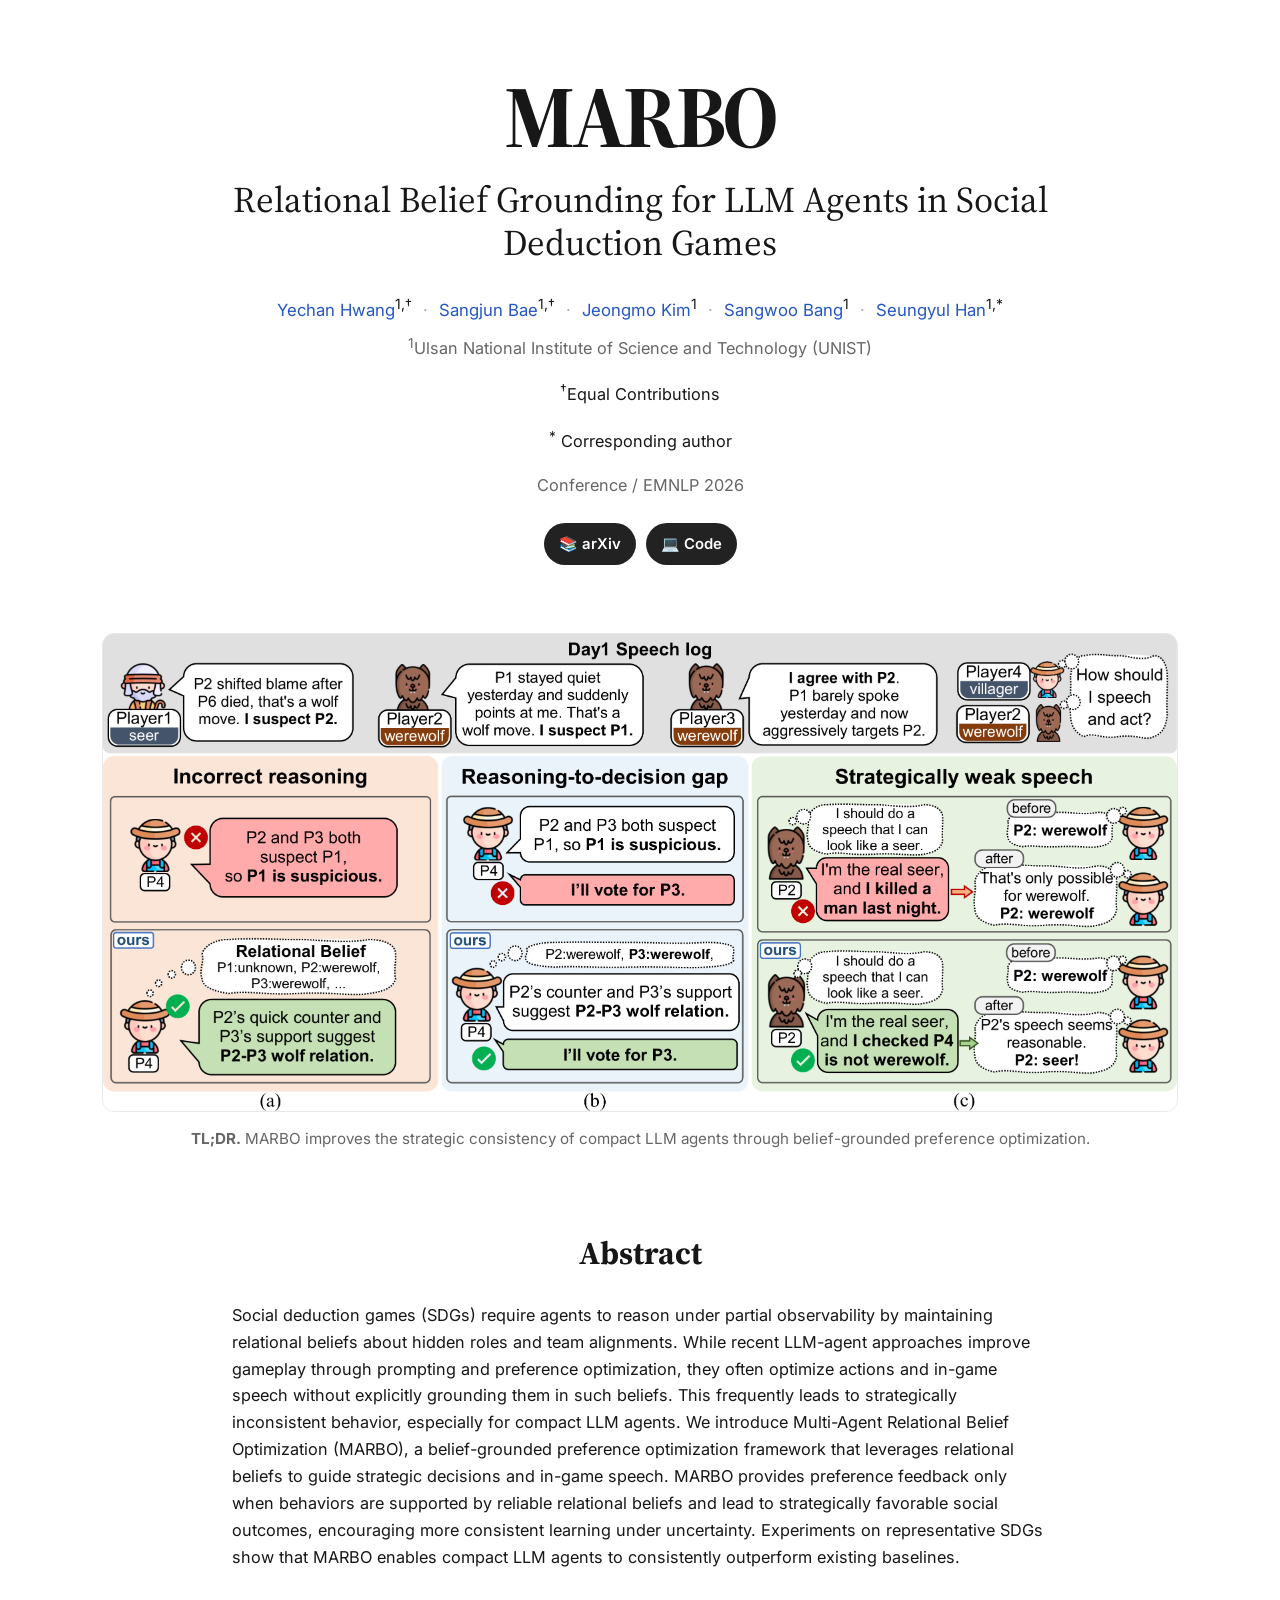
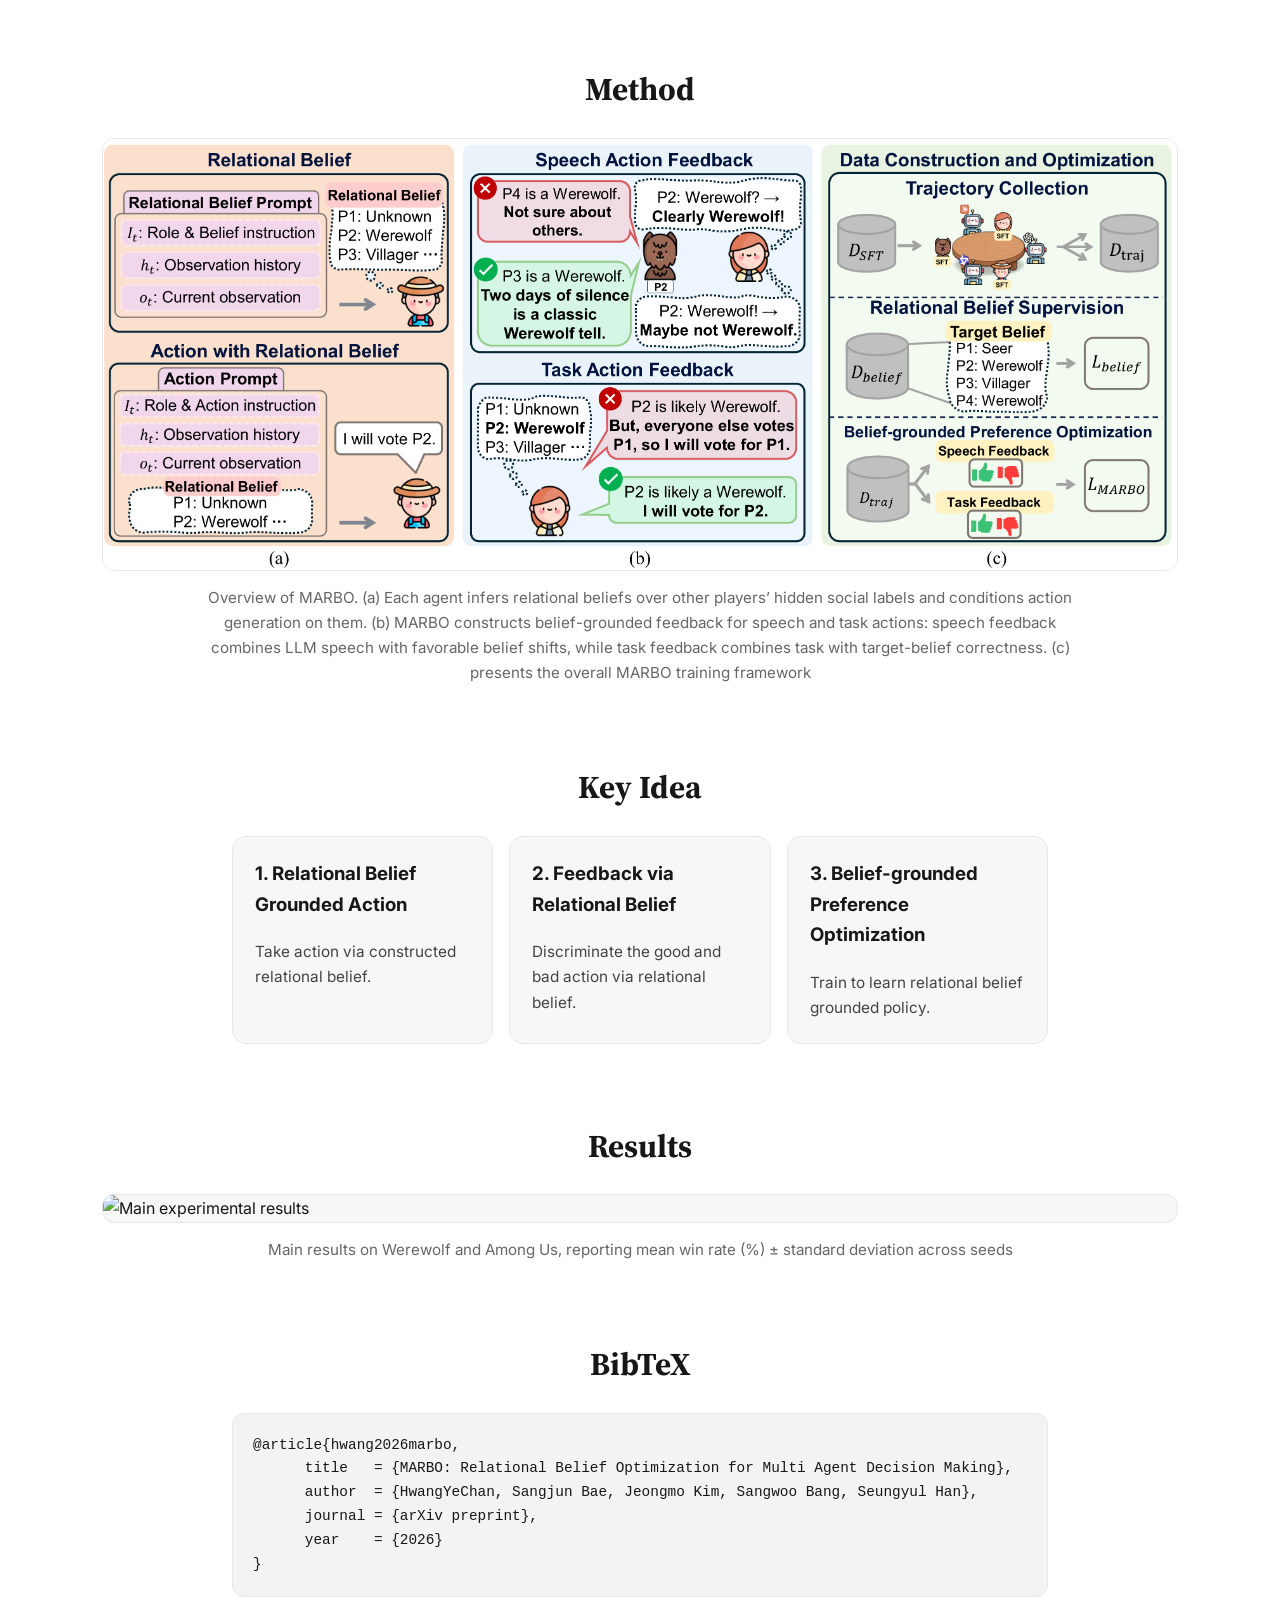
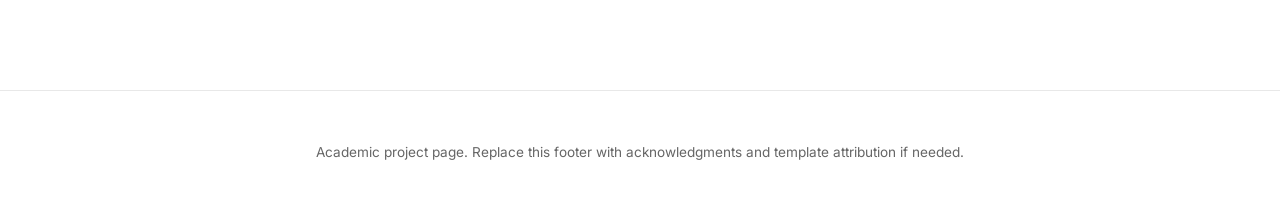
==== docs/index.html @ d80205ec "0520" ====
<!DOCTYPE html>
<html lang="en">
<head>
  <meta charset="utf-8">
  <meta name="viewport" content="width=device-width, initial-scale=1">

  <!-- TODO: Replace title and description -->
  <title>MARBO | Project Page</title>
  <meta name="description" content="Project page for MARBO, a research paper on relational belief modeling for multi agent decision making.">

  <!-- Social preview -->
  <meta property="og:title" content="MARBO">
  <meta property="og:description" content="Relational belief modeling for multi agent decision making.">
  <meta property="og:image" content="docs/static/images/teaser.svg">

  <link rel="preconnect" href="https://fonts.googleapis.com">
  <link rel="preconnect" href="https://fonts.gstatic.com" crossorigin>
  <link href="https://fonts.googleapis.com/css2?family=Inter:wght@400;500;600;700&family=Source+Serif+4:wght@500;600&display=swap" rel="stylesheet">
  <link rel="stylesheet" href="static/css/index.css">
</head>
<body>
  <main>
    <section class="hero">
      <div class="container narrow center">
        <!-- TODO: Replace paper title -->
        <h1>MARBO</h1>
        <p class="subtitle">Relational Belief Grounding for LLM Agents in Social Deduction Games</p>

        <!-- TODO: Replace authors, links, affiliation -->
        <div class="authors">
          <a href="#">Yechan Hwang</a><sup>1,†</sup>
          <span>·</span>
          <a href="#">Sangjun Bae</a><sup>1,†</sup>
          <span>·</span>
          <a href="#">Jeongmo Kim</a><sup>1</sup>
          <span>·</span>
          <a href="#">Sangwoo Bang</a><sup>1</sup>
          <span>·</span>
          <a href="#">Seungyul Han</a><sup>1,*</sup>
        </div>
        <p class="affiliation"><sup>1</sup>Ulsan National Institute of Science and Technology (UNIST)</p>
        <p class="Firth author"><sup>†</sup>Equal Contributions</p>
        <p class="corresponding-author"><sup>*</sup> Corresponding author</p>
        <p class="venue">Conference / EMNLP 2026</p>

        <div class="buttons">
          <!-- TODO: Replace URLs -->
          <!-- <a class="button" 
          href="#" 
          target="_blank">📄 Paper</a> -->
          <a class="button" 
          href="#" 
          target="_blank">📚 arXiv</a>
          <a class="button" 
          href="https://github.com/PleaseTakemeAway/MARBO" 
          target="_blank">💻 Code</a>
          <!-- <a class="button" href="#" target="_blank">🤗 Dataset</a> -->
        </div>
      </div>
    </section>

    <section>
      <div class="container wide center">
        <!-- TODO: Replace teaser.svg with your main figure or teaser image -->
        <img class="hero-image" src="static/images/motive-1.png" alt="Paper teaser figure">
        <p class="caption">
          <strong>TL;DR.</strong> MARBO improves the strategic consistency of compact LLM agents through belief-grounded preference optimization.
        </p>
      </div>
    </section>

    <section>
      <div class="container narrow">
        <h2>Abstract</h2>
        <p>
          Social deduction games (SDGs) require agents to reason under partial observability by maintaining relational beliefs about hidden roles and team alignments.
          While recent LLM-agent approaches improve gameplay through prompting and preference optimization, they often optimize actions and in-game speech without explicitly grounding them in such beliefs. 
          This frequently leads to strategically inconsistent behavior, especially for compact LLM agents. We introduce Multi-Agent Relational Belief Optimization (MARBO), a belief-grounded preference optimization framework that leverages relational beliefs to guide strategic decisions and in-game speech. 
          MARBO provides preference feedback only when behaviors are supported by reliable relational beliefs and lead to strategically favorable social outcomes, encouraging more consistent learning under uncertainty. 
          Experiments on representative SDGs show that MARBO enables compact LLM agents to consistently outperform existing baselines.
        </p>
      </div>
    </section>

    <section>
      <div class="container wide">
        <h2>Method</h2>
        <!-- TODO: Replace method.svg -->
        <img class="content-image" src="static/images/methods-1.png" alt="Method overview">
        <p class="caption"> Overview of MARBO. (a) Each agent infers relational beliefs over other players’ hidden social labels and conditions action generation on them. (b) MARBO constructs belief-grounded feedback for speech and task actions: speech feedback combines LLM speech with favorable belief shifts, while task feedback combines task with target-belief correctness. (c) presents the overall MARBO training framework</p>
      </div>
    </section>

    <section>
      <div class="container narrow">
        <h2>Key Idea</h2>
        <!-- TODO: Replace these three cards with your actual contributions -->
        <div class="cards">
          <article class="card">
            <h3>1. Relational Belief Grounded Action</h3>
            <p>Take action via constructed relational belief.</p>
          </article>
          <article class="card">
            <h3>2. Feedback via Relational Belief</h3>
            <p>Discriminate the good and bad action via relational belief.</p>
          </article>
          <article class="card">
            <h3>3. Belief-grounded Preference Optimization</h3>
            <p>Train to learn relational belief grounded policy.</p>
          </article>
        </div>
      </div>
    </section>

    <section>
      <div class="container wide">
        <h2>Results</h2>
        <!-- TODO: Replace results.svg with your main result table or plot -->
        <img class="content-image" src="/static/images/Results.png" alt="Main experimental results">
        <p class="caption">Main results on Werewolf and Among Us, reporting mean win rate (%) ± standard deviation across seeds</p>
      </div>
    </section>

    <section>
      <div class="container narrow">
        <h2>BibTeX</h2>
        <!-- TODO: Replace citation -->
        <pre><code>@article{hwang2026marbo,
      title   = {MARBO: Relational Belief Optimization for Multi Agent Decision Making},
      author  = {HwangYeChan, Sangjun Bae, Jeongmo Kim, Sangwoo Bang, Seungyul Han},
      journal = {arXiv preprint},
      year    = {2026}
}</code></pre>
      </div>
    </section>
  </main>

  <footer>
    <div class="container narrow center">
      <p>Academic project page. Replace this footer with acknowledgments and template attribution if needed.</p>
    </div>
  </footer>
</body>
</html>
---- docs/static/css/index.css ----
:root {
  --text: #171717;
  --muted: #666;
  --line: #e8e8e8;
  --surface: #f7f7f7;
  --link: #2457c5;
}

* { box-sizing: border-box; }
html { scroll-behavior: smooth; }
body {
  margin: 0;
  color: var(--text);
  background: #fff;
  font-family: "Inter", Arial, sans-serif;
  line-height: 1.65;
}

.container { margin: 0 auto; padding: 0 22px; }
.narrow { max-width: 860px; }
.wide { max-width: 1120px; }
.center { text-align: center; }

.hero { padding: 72px 0 30px; }
h1 {
  margin: 0;
  font-family: "Source Serif 4", Georgia, serif;
  font-size: clamp(3rem, 8vw, 5.5rem);
  line-height: 1;
  letter-spacing: -0.04em;
}
.subtitle {
  margin: 18px auto;
  max-width: 900px;
  font-family: "Source Serif 4", Georgia, serif;
  font-size: clamp(1.4rem, 3vw, 2.25rem);
  line-height: 1.2;
}
.authors { margin-top: 28px; font-size: 1.05rem; }
.authors span { margin: 0 6px; color: #aaa; }
a { color: var(--link); text-decoration: none; }
a:hover { text-decoration: underline; }
.affiliation, .venue { margin: 7px 0; color: var(--muted); }

.buttons { margin-top: 24px; display: flex; flex-wrap: wrap; gap: 10px; justify-content: center; }
.button {
  display: inline-block;
  padding: 9px 15px;
  border-radius: 999px;
  color: #fff;
  background: #222;
  font-weight: 600;
  font-size: .93rem;
}
.button:hover { text-decoration: none; opacity: .88; }

section { padding: 38px 0; }
h2 {
  margin: 0 0 22px;
  text-align: center;
  font-family: "Source Serif 4", Georgia, serif;
  font-size: 2rem;
}
h3 { margin-top: 0; }
p { font-size: 1.02rem; }
.hero-image, .content-image {
  display: block;
  width: 100%;
  height: auto;
  margin: 0 auto;
  border-radius: 12px;
  border: 1px solid var(--line);
  background: var(--surface);
}
.caption { max-width: 900px; margin: 14px auto 0; color: var(--muted); text-align: center; font-size: .95rem; }

.cards {
  display: grid;
  grid-template-columns: repeat(3, 1fr);
  gap: 16px;
}
.card {
  padding: 22px;
  background: var(--surface);
  border: 1px solid var(--line);
  border-radius: 14px;
}
.card p { margin-bottom: 0; color: #444; font-size: .96rem; }

pre {
  overflow-x: auto;
  padding: 20px;
  border-radius: 12px;
  background: #f3f3f3;
  border: 1px solid var(--line);
  text-align: left;
}
code { font-family: Consolas, Monaco, monospace; font-size: .9rem; }

footer { margin-top: 42px; padding: 36px 0; border-top: 1px solid var(--line); color: var(--muted); }
footer p { font-size: .85rem; }

@media (max-width: 760px) {
  .hero { padding-top: 48px; }
  .cards { grid-template-columns: 1fr; }
  section { padding: 28px 0; }
}
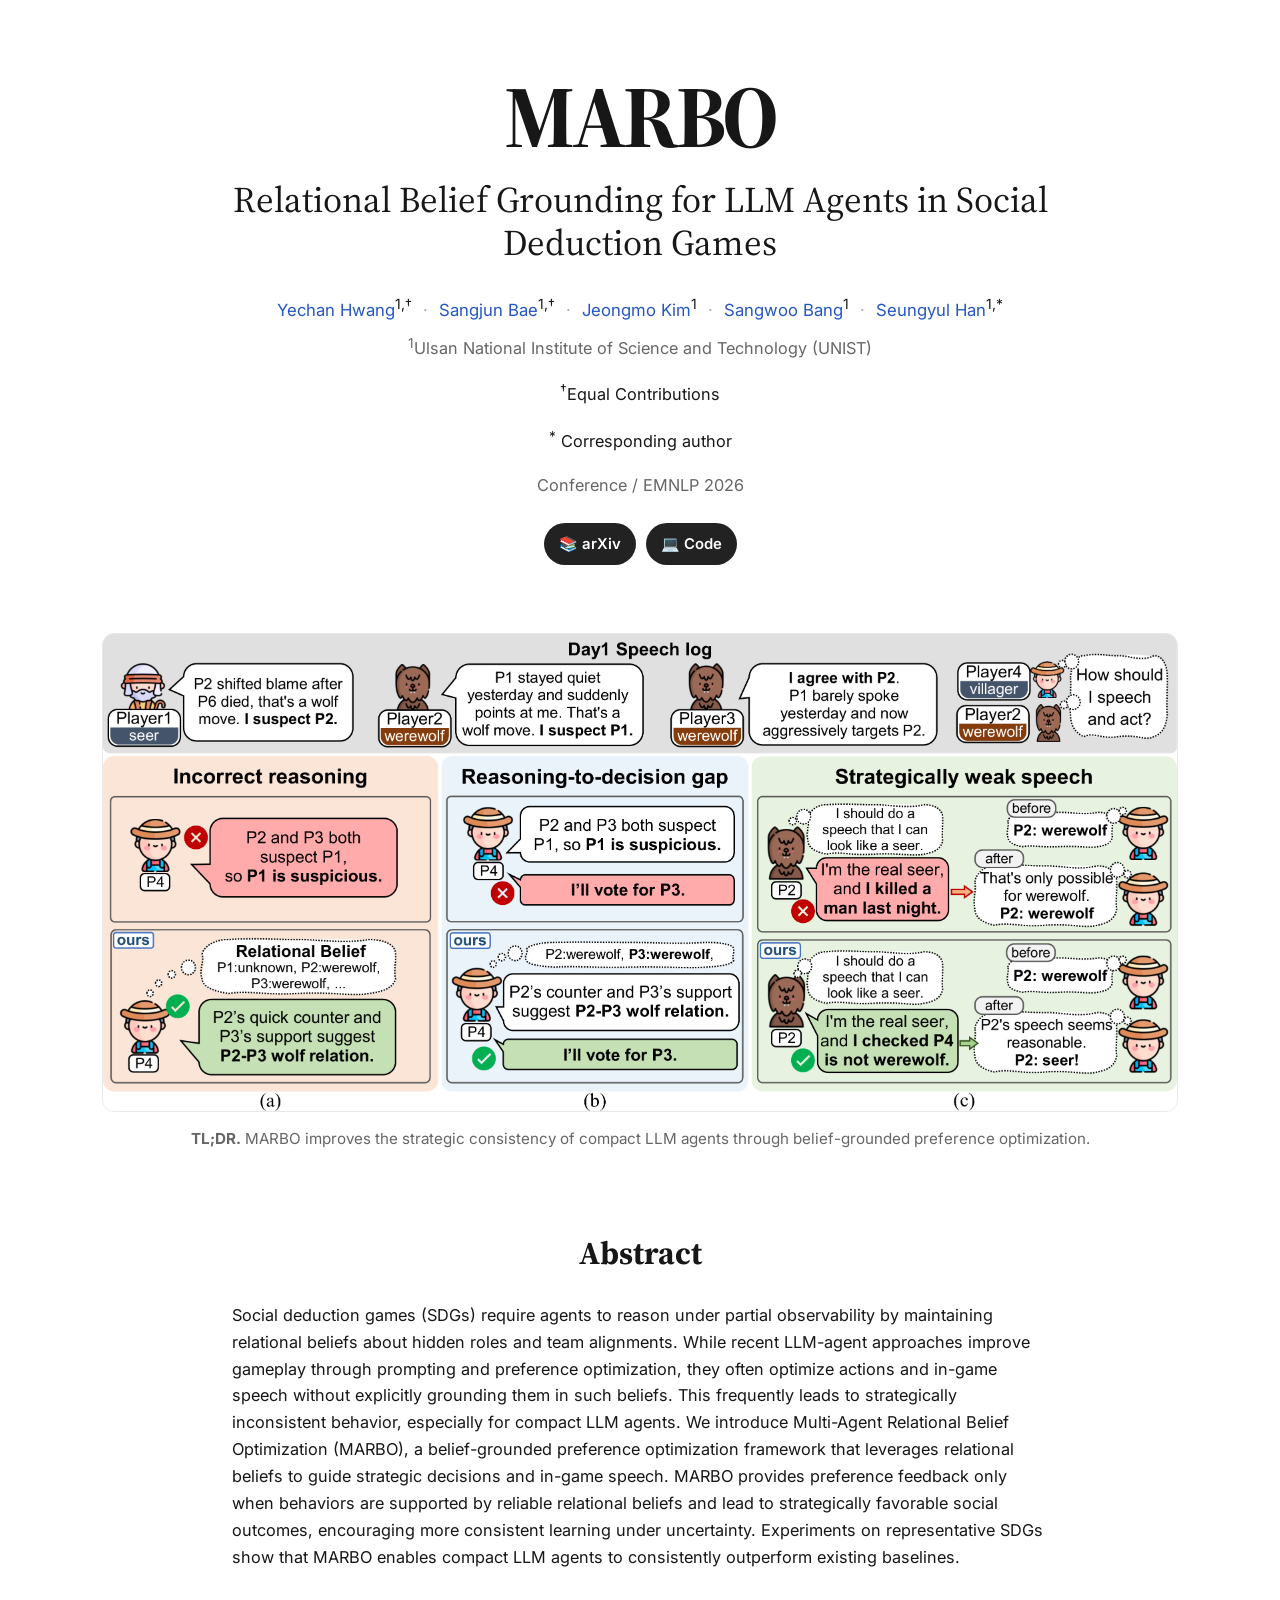
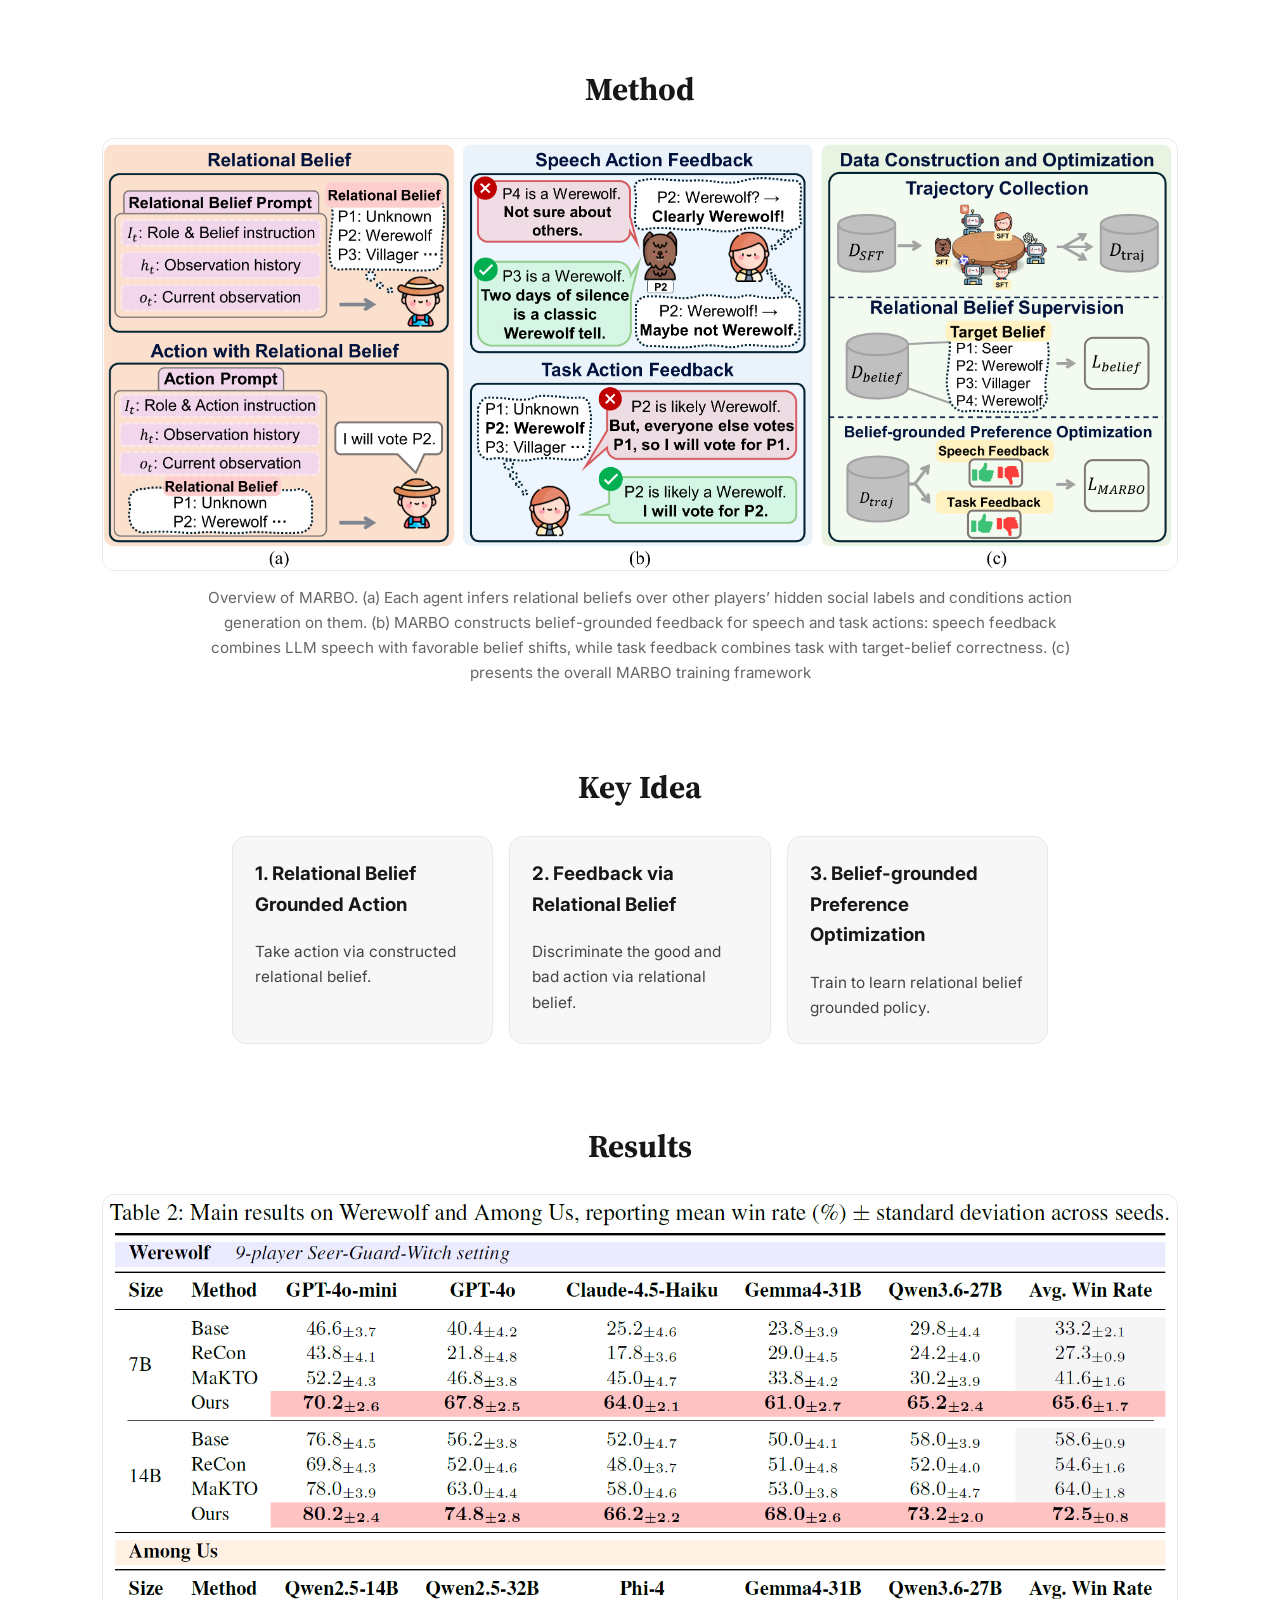
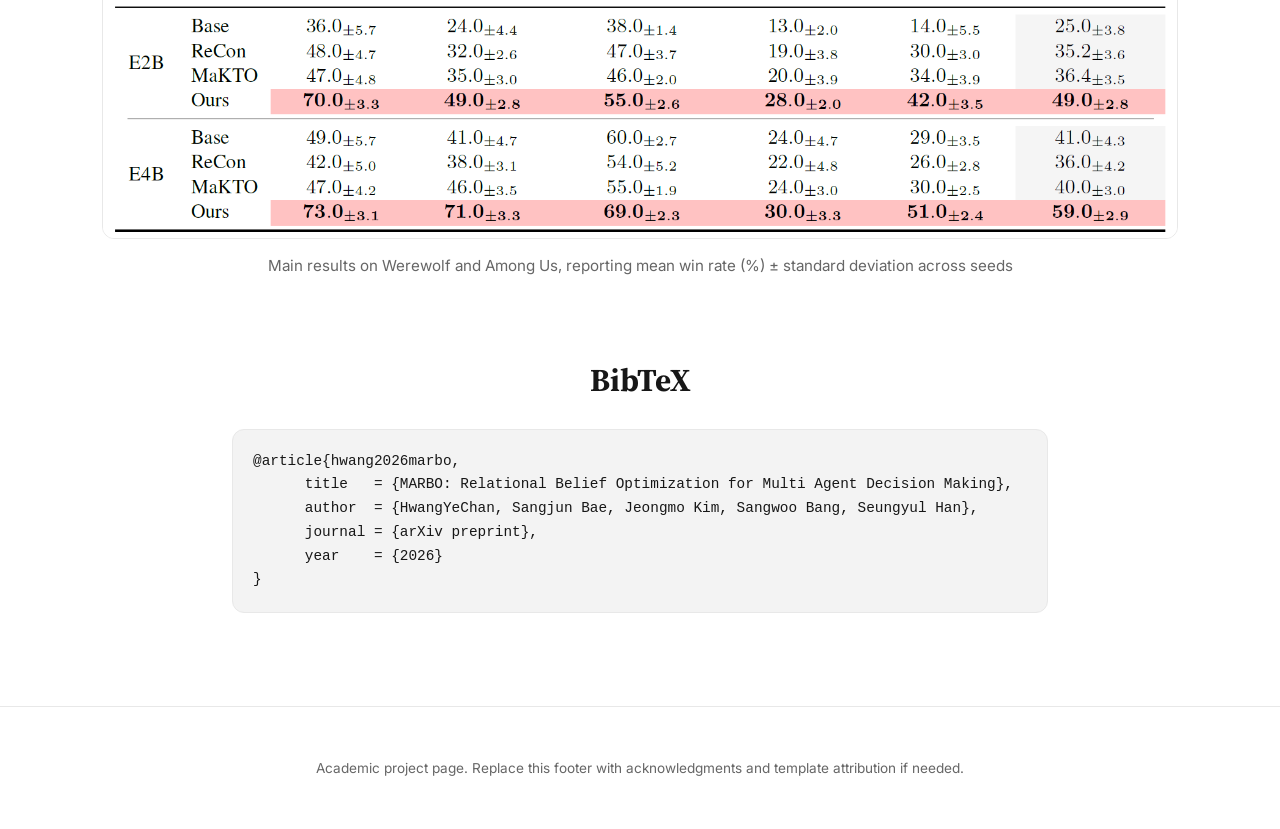
==== commit df4f5f53: "1734" ====
--- a/docs/index.html
+++ b/docs/index.html
@@ -16,7 +16,7 @@
   <link rel="preconnect" href="https://fonts.googleapis.com">
   <link rel="preconnect" href="https://fonts.gstatic.com" crossorigin>
   <link href="https://fonts.googleapis.com/css2?family=Inter:wght@400;500;600;700&family=Source+Serif+4:wght@500;600&display=swap" rel="stylesheet">
-  <link rel="stylesheet" href="static/css/index.css">
+  <link rel="stylesheet" href="css/index.css">
 </head>
 <body>
   <main>
@@ -62,7 +62,7 @@
     <section>
       <div class="container wide center">
         <!-- TODO: Replace teaser.svg with your main figure or teaser image -->
-        <img class="hero-image" src="static/images/motive-1.png" alt="Paper teaser figure">
+        <img class="hero-image" src="images/motive-1.png" alt="Paper teaser figure">
         <p class="caption">
           <strong>TL;DR.</strong> MARBO improves the strategic consistency of compact LLM agents through belief-grounded preference optimization.
         </p>
@@ -86,7 +86,7 @@
       <div class="container wide">
         <h2>Method</h2>
         <!-- TODO: Replace method.svg -->
-        <img class="content-image" src="static/images/methods-1.png" alt="Method overview">
+        <img class="content-image" src="images/methods-1.png" alt="Method overview">
         <p class="caption"> Overview of MARBO. (a) Each agent infers relational beliefs over other players’ hidden social labels and conditions action generation on them. (b) MARBO constructs belief-grounded feedback for speech and task actions: speech feedback combines LLM speech with favorable belief shifts, while task feedback combines task with target-belief correctness. (c) presents the overall MARBO training framework</p>
       </div>
     </section>
@@ -116,7 +116,7 @@
       <div class="container wide">
         <h2>Results</h2>
         <!-- TODO: Replace results.svg with your main result table or plot -->
-        <img class="content-image" src="/static/images/Results.png" alt="Main experimental results">
+        <img class="content-image" src="images/Results.png" alt="Main experimental results">
         <p class="caption">Main results on Werewolf and Among Us, reporting mean win rate (%) ± standard deviation across seeds</p>
       </div>
     </section>
--- a/docs/css/index.css
+++ b/docs/css/index.css
@@ -0,0 +1,107 @@
+:root {
+  --text: #171717;
+  --muted: #666;
+  --line: #e8e8e8;
+  --surface: #f7f7f7;
+  --link: #2457c5;
+}
+
+* { box-sizing: border-box; }
+html { scroll-behavior: smooth; }
+body {
+  margin: 0;
+  color: var(--text);
+  background: #fff;
+  font-family: "Inter", Arial, sans-serif;
+  line-height: 1.65;
+}
+
+.container { margin: 0 auto; padding: 0 22px; }
+.narrow { max-width: 860px; }
+.wide { max-width: 1120px; }
+.center { text-align: center; }
+
+.hero { padding: 72px 0 30px; }
+h1 {
+  margin: 0;
+  font-family: "Source Serif 4", Georgia, serif;
+  font-size: clamp(3rem, 8vw, 5.5rem);
+  line-height: 1;
+  letter-spacing: -0.04em;
+}
+.subtitle {
+  margin: 18px auto;
+  max-width: 900px;
+  font-family: "Source Serif 4", Georgia, serif;
+  font-size: clamp(1.4rem, 3vw, 2.25rem);
+  line-height: 1.2;
+}
+.authors { margin-top: 28px; font-size: 1.05rem; }
+.authors span { margin: 0 6px; color: #aaa; }
+a { color: var(--link); text-decoration: none; }
+a:hover { text-decoration: underline; }
+.affiliation, .venue { margin: 7px 0; color: var(--muted); }
+
+.buttons { margin-top: 24px; display: flex; flex-wrap: wrap; gap: 10px; justify-content: center; }
+.button {
+  display: inline-block;
+  padding: 9px 15px;
+  border-radius: 999px;
+  color: #fff;
+  background: #222;
+  font-weight: 600;
+  font-size: .93rem;
+}
+.button:hover { text-decoration: none; opacity: .88; }
+
+section { padding: 38px 0; }
+h2 {
+  margin: 0 0 22px;
+  text-align: center;
+  font-family: "Source Serif 4", Georgia, serif;
+  font-size: 2rem;
+}
+h3 { margin-top: 0; }
+p { font-size: 1.02rem; }
+.hero-image, .content-image {
+  display: block;
+  width: 100%;
+  height: auto;
+  margin: 0 auto;
+  border-radius: 12px;
+  border: 1px solid var(--line);
+  background: var(--surface);
+}
+.caption { max-width: 900px; margin: 14px auto 0; color: var(--muted); text-align: center; font-size: .95rem; }
+
+.cards {
+  display: grid;
+  grid-template-columns: repeat(3, 1fr);
+  gap: 16px;
+}
+.card {
+  padding: 22px;
+  background: var(--surface);
+  border: 1px solid var(--line);
+  border-radius: 14px;
+}
+.card p { margin-bottom: 0; color: #444; font-size: .96rem; }
+
+pre {
+  overflow-x: auto;
+  padding: 20px;
+  border-radius: 12px;
+  background: #f3f3f3;
+  border: 1px solid var(--line);
+  text-align: left;
+}
+code { font-family: Consolas, Monaco, monospace; font-size: .9rem; }
+
+footer { margin-top: 42px; padding: 36px 0; border-top: 1px solid var(--line); color: var(--muted); }
+footer p { font-size: .85rem; }
+
+@media (max-width: 760px) {
+  .hero { padding-top: 48px; }
+  .cards { grid-template-columns: 1fr; }
+  section { padding: 28px 0; }
+}
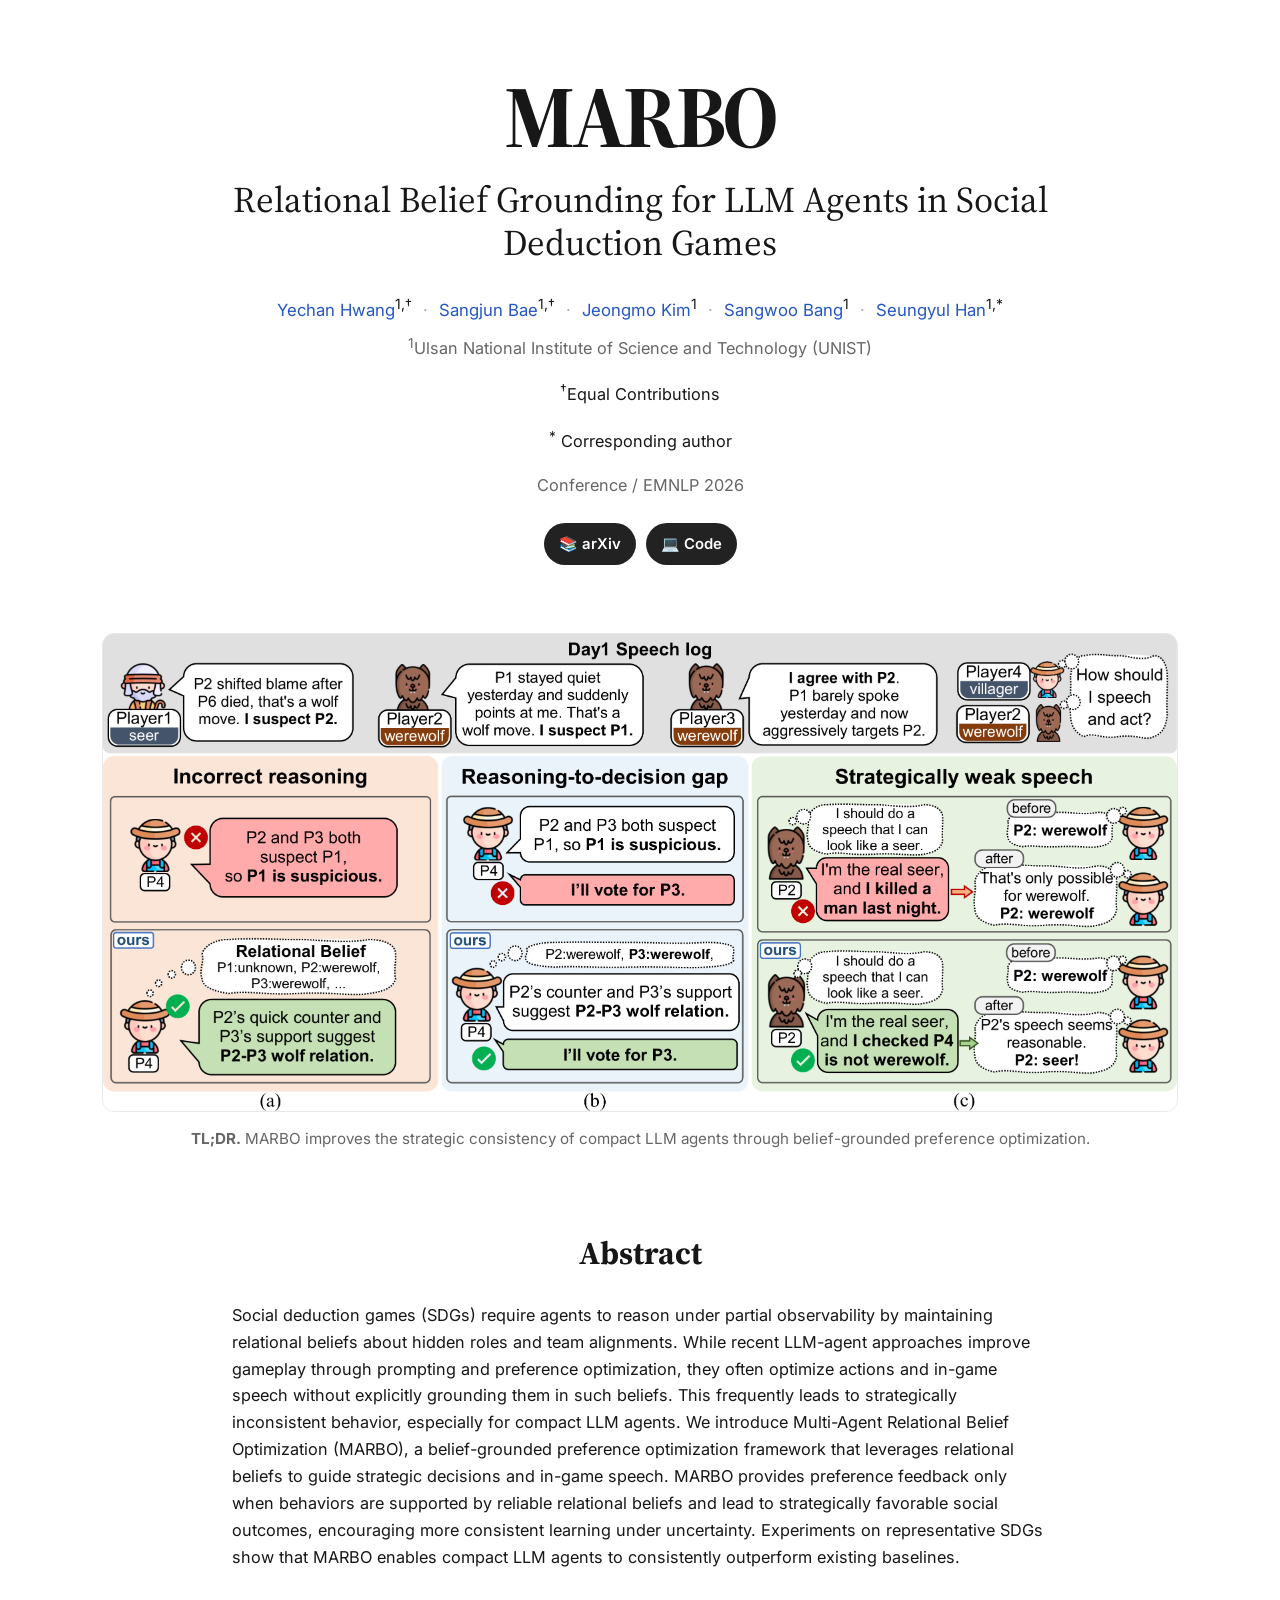
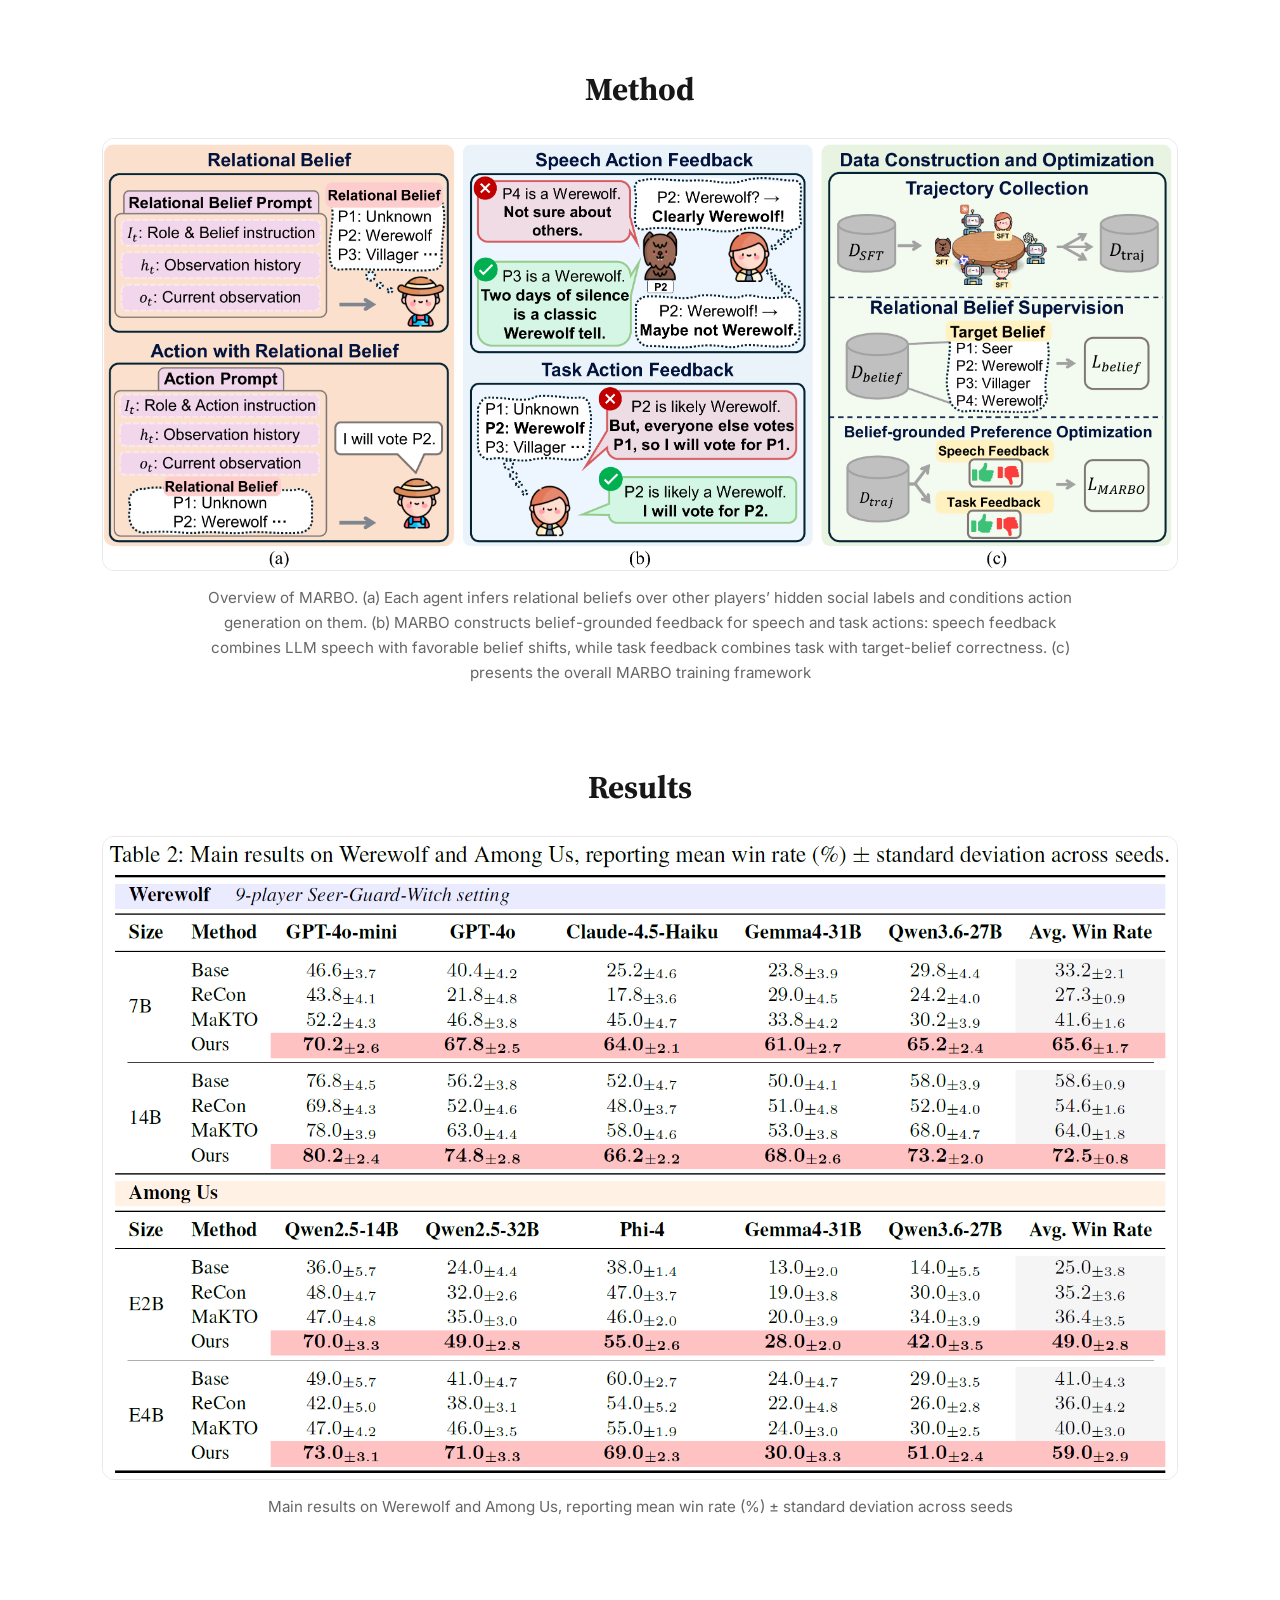
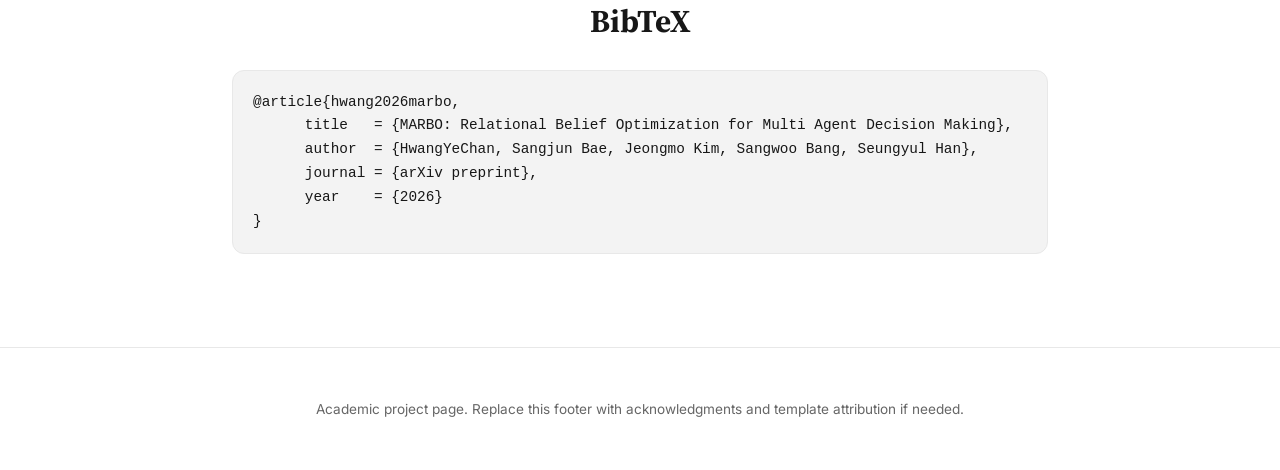
==== commit 249400e9: "Update index.html" ====
--- a/docs/index.html
+++ b/docs/index.html
@@ -92,27 +92,6 @@
     </section>
 
     <section>
-      <div class="container narrow">
-        <h2>Key Idea</h2>
-        <!-- TODO: Replace these three cards with your actual contributions -->
-        <div class="cards">
-          <article class="card">
-            <h3>1. Relational Belief Grounded Action</h3>
-            <p>Take action via constructed relational belief.</p>
-          </article>
-          <article class="card">
-            <h3>2. Feedback via Relational Belief</h3>
-            <p>Discriminate the good and bad action via relational belief.</p>
-          </article>
-          <article class="card">
-            <h3>3. Belief-grounded Preference Optimization</h3>
-            <p>Train to learn relational belief grounded policy.</p>
-          </article>
-        </div>
-      </div>
-    </section>
-
-    <section>
       <div class="container wide">
         <h2>Results</h2>
         <!-- TODO: Replace results.svg with your main result table or plot -->
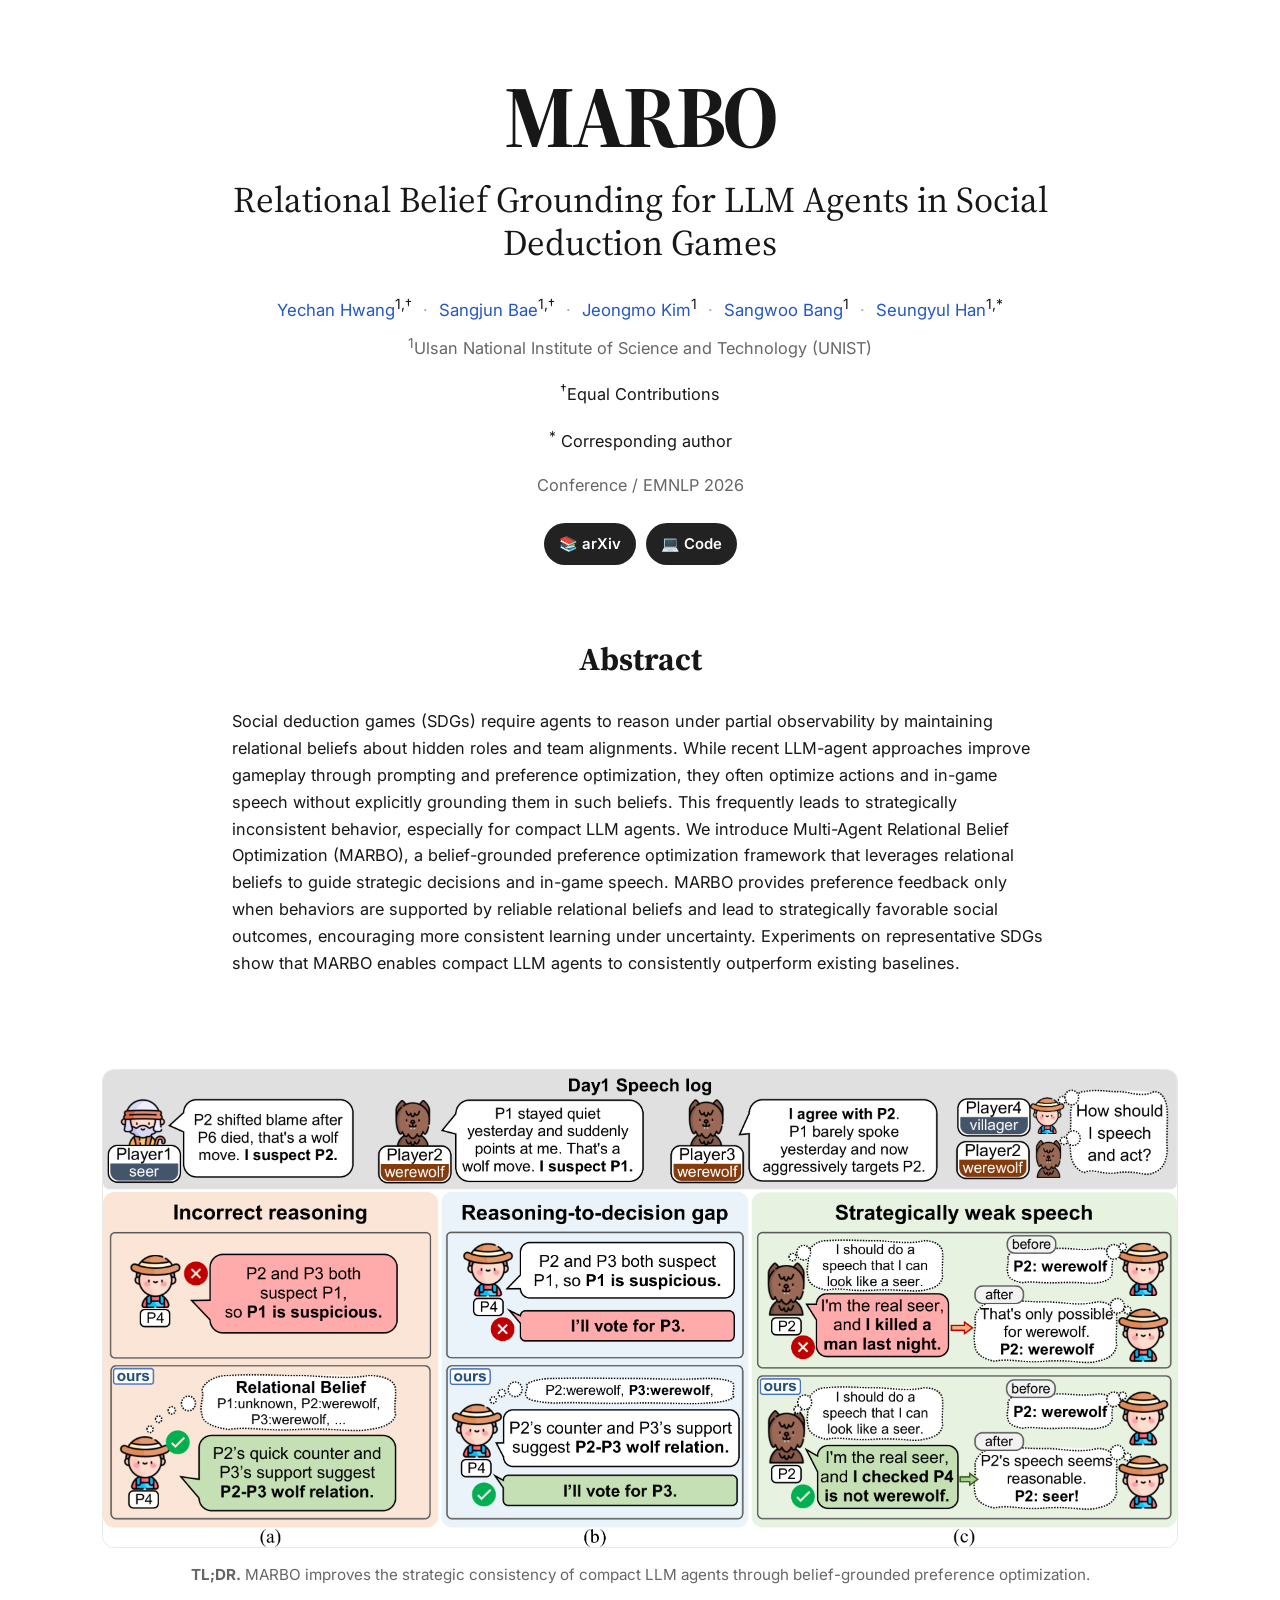
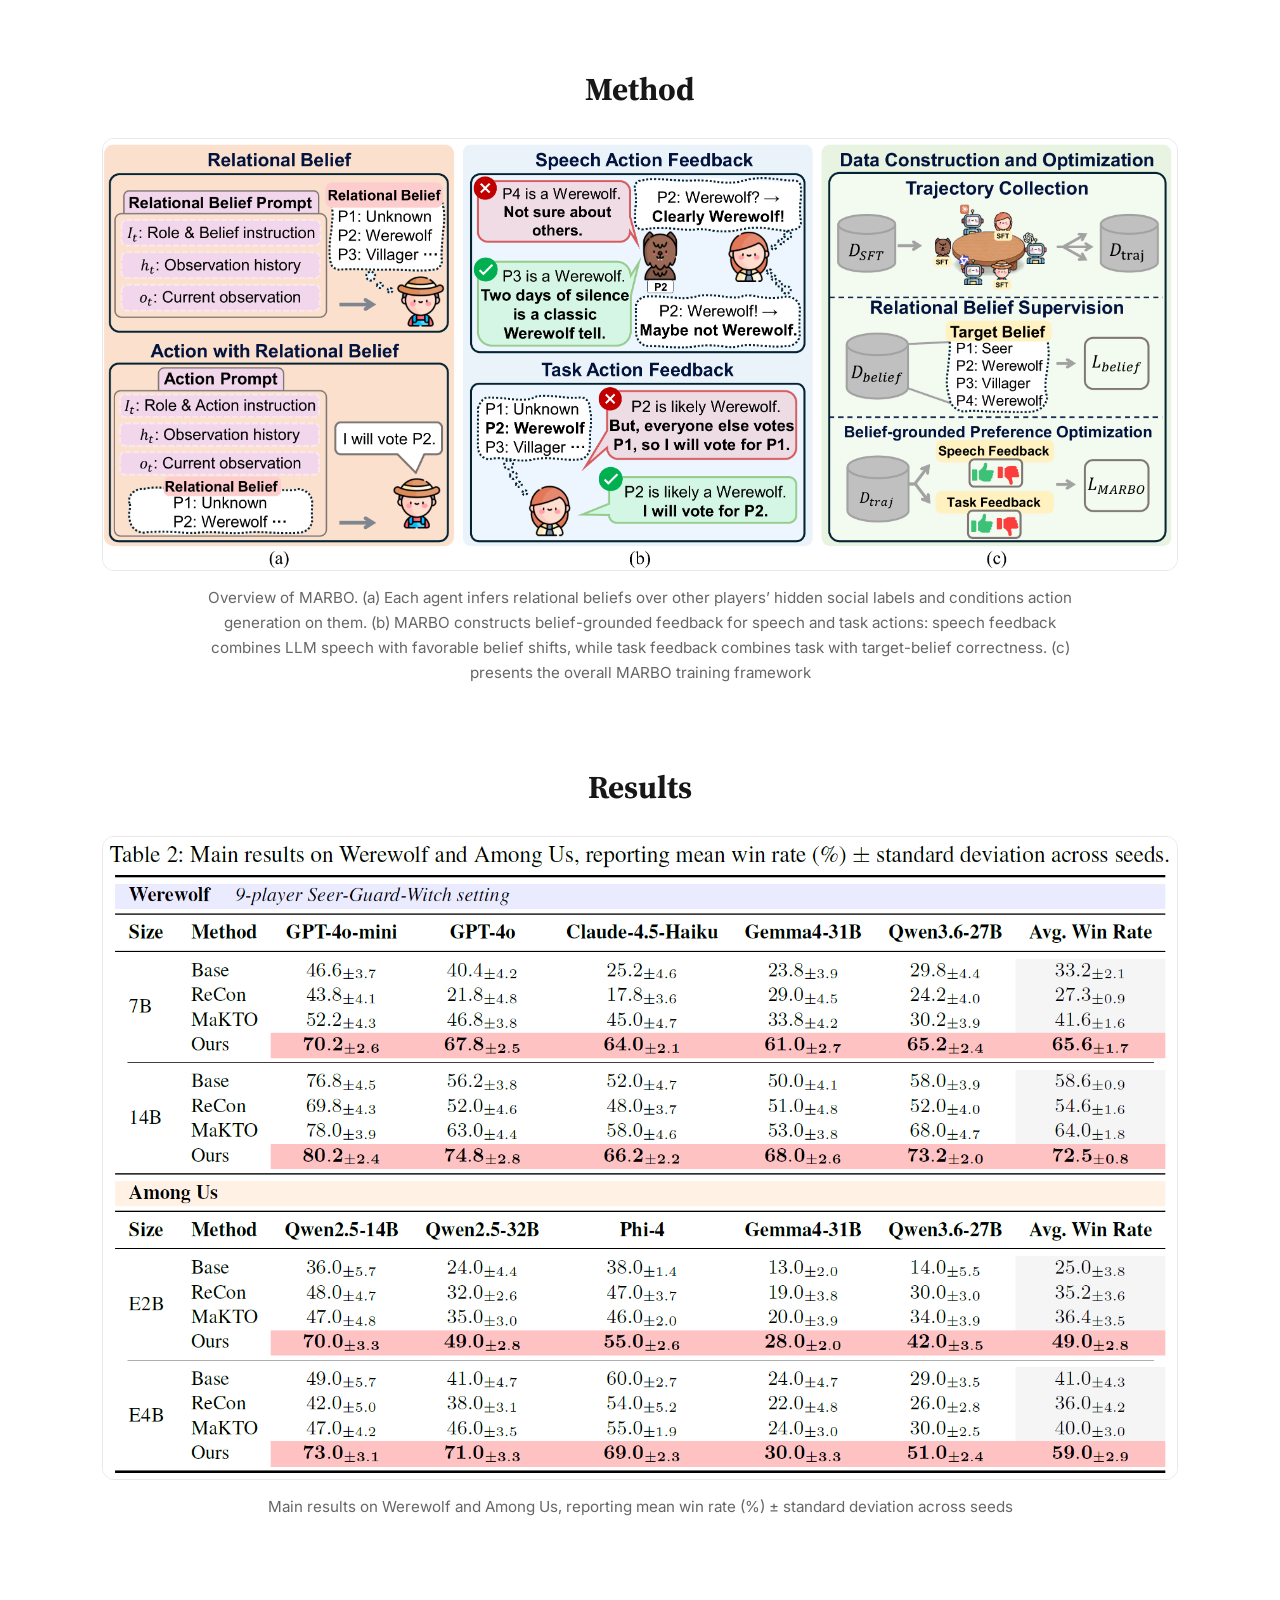
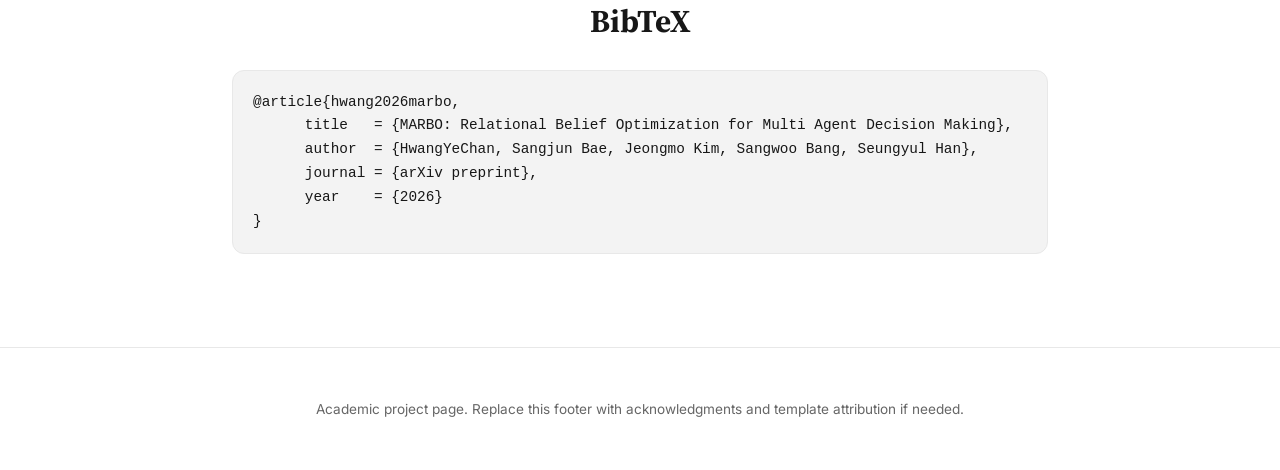
==== commit de558eba: "2047" ====
--- a/docs/index.html
+++ b/docs/index.html
@@ -60,16 +60,6 @@
     </section>
 
     <section>
-      <div class="container wide center">
-        <!-- TODO: Replace teaser.svg with your main figure or teaser image -->
-        <img class="hero-image" src="images/motive-1.png" alt="Paper teaser figure">
-        <p class="caption">
-          <strong>TL;DR.</strong> MARBO improves the strategic consistency of compact LLM agents through belief-grounded preference optimization.
-        </p>
-      </div>
-    </section>
-
-    <section>
       <div class="container narrow">
         <h2>Abstract</h2>
         <p>
@@ -78,6 +68,16 @@
           This frequently leads to strategically inconsistent behavior, especially for compact LLM agents. We introduce Multi-Agent Relational Belief Optimization (MARBO), a belief-grounded preference optimization framework that leverages relational beliefs to guide strategic decisions and in-game speech. 
           MARBO provides preference feedback only when behaviors are supported by reliable relational beliefs and lead to strategically favorable social outcomes, encouraging more consistent learning under uncertainty. 
           Experiments on representative SDGs show that MARBO enables compact LLM agents to consistently outperform existing baselines.
+        </p>
+      </div>
+    </section>
+
+    <section>
+      <div class="container wide center">
+        <!-- TODO: Replace teaser.svg with your main figure or teaser image -->
+        <img class="hero-image" src="images/motive-1.png" alt="Paper teaser figure">
+        <p class="caption">
+          <strong>TL;DR.</strong> MARBO improves the strategic consistency of compact LLM agents through belief-grounded preference optimization.
         </p>
       </div>
     </section>
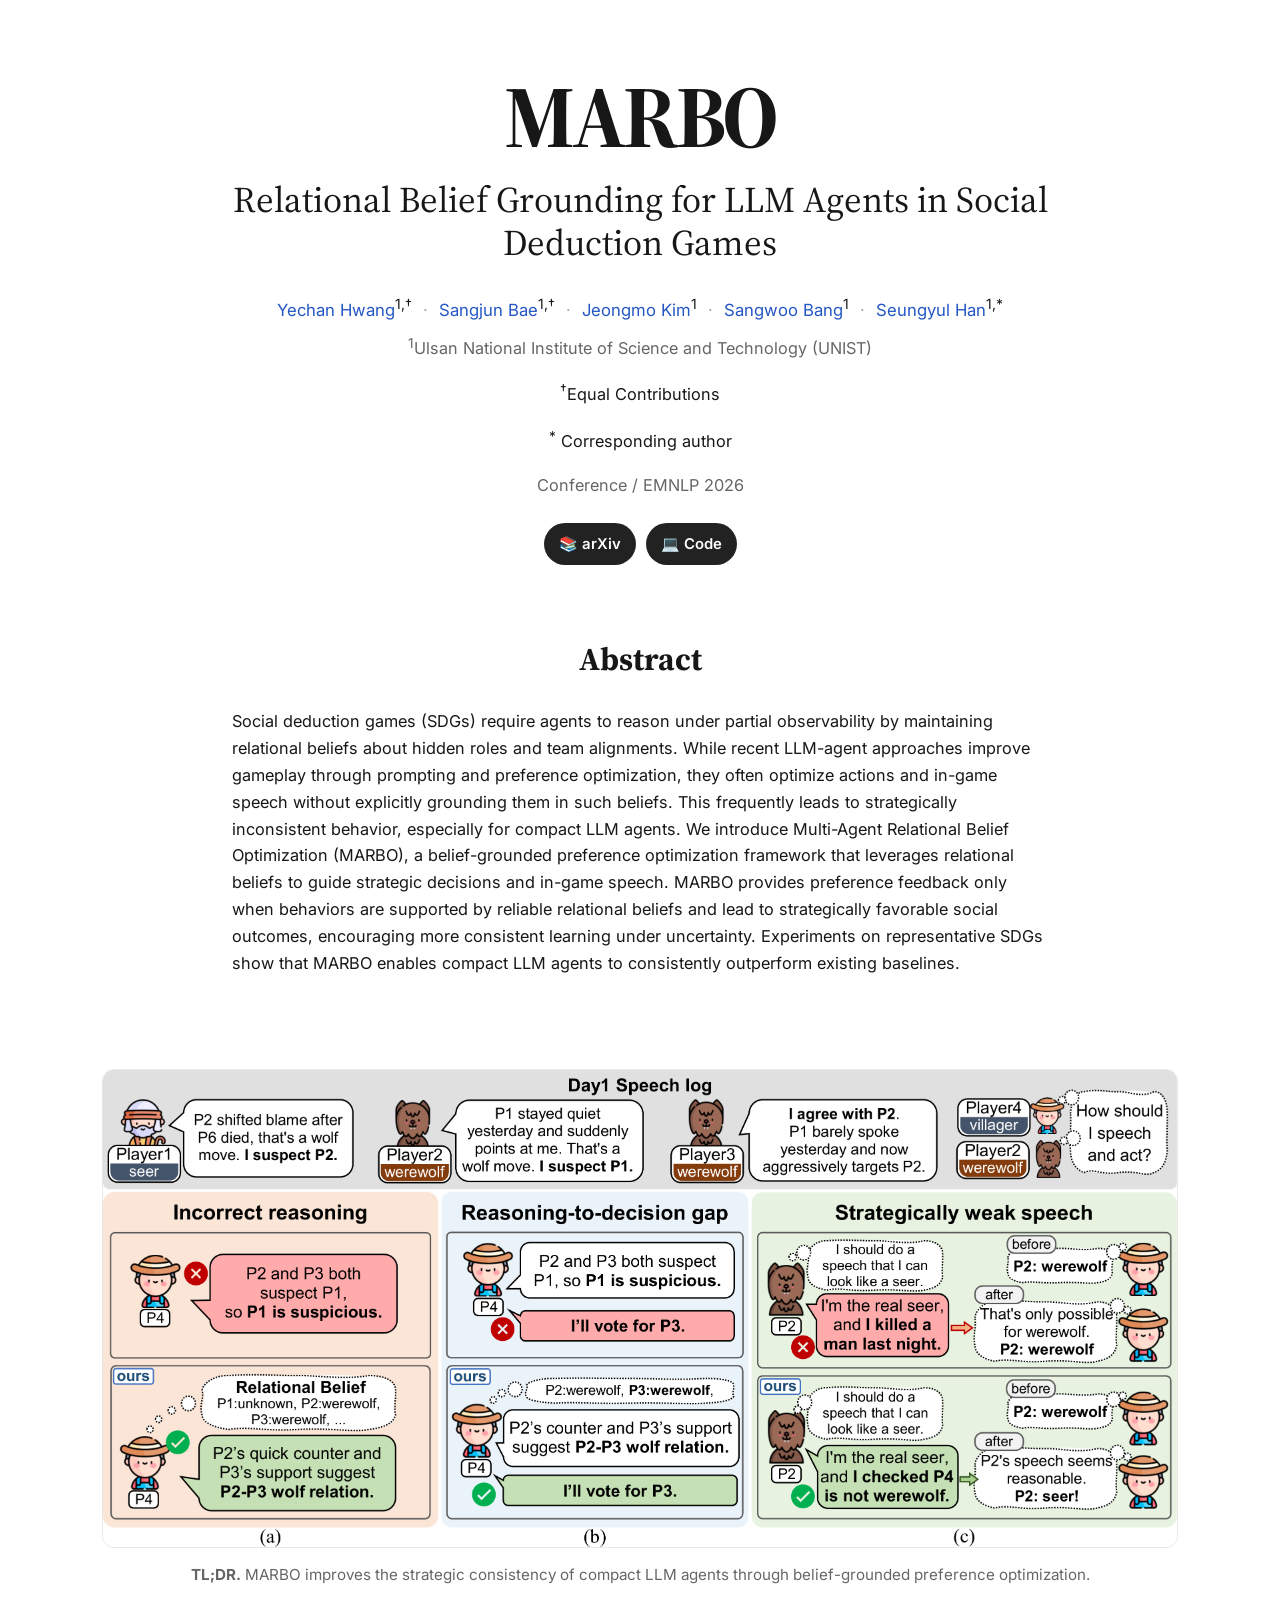
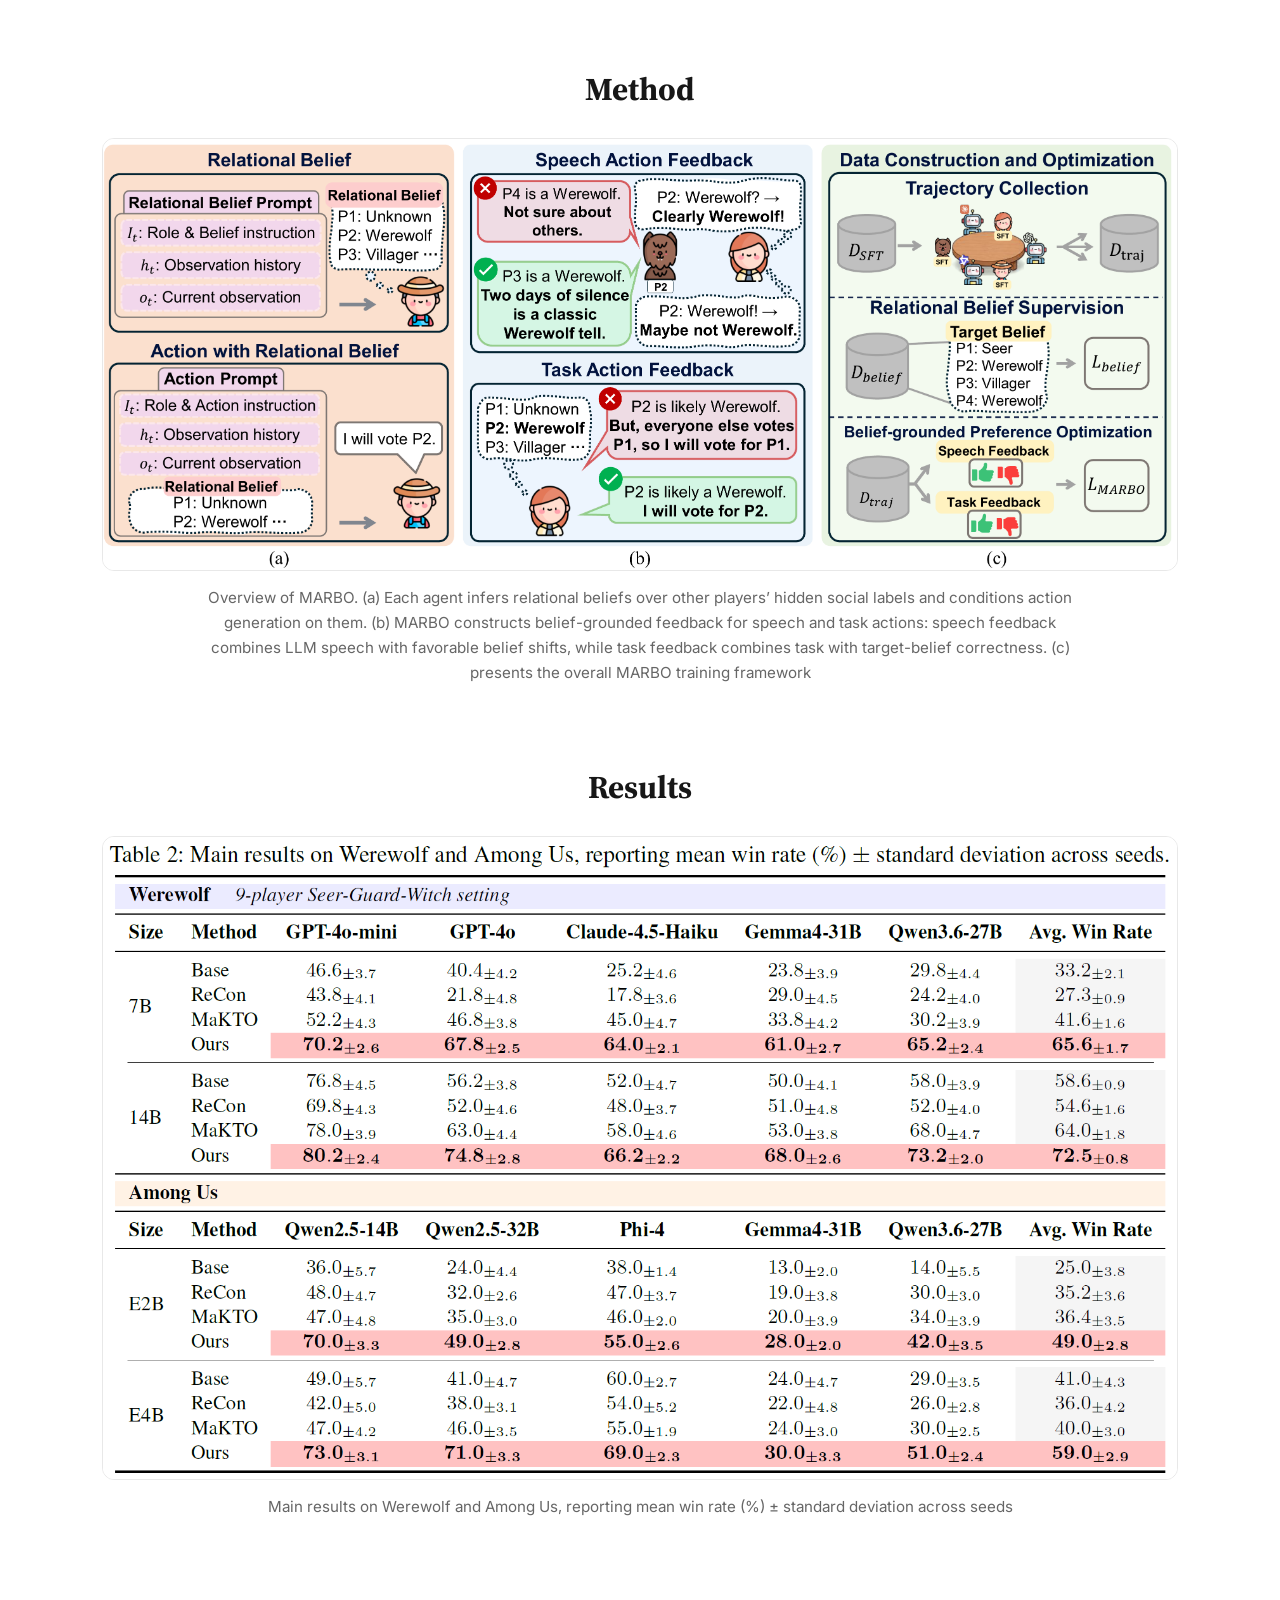
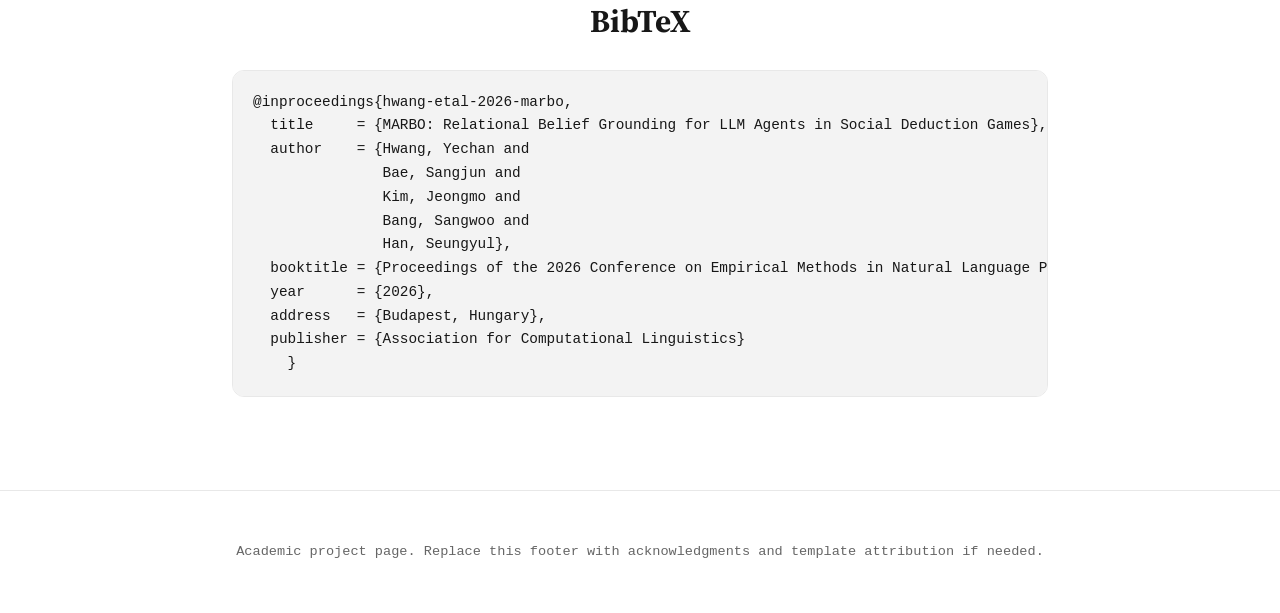
==== commit 3d35605b: "final" ====
--- a/docs/index.html
+++ b/docs/index.html
@@ -104,12 +104,18 @@
       <div class="container narrow">
         <h2>BibTeX</h2>
         <!-- TODO: Replace citation -->
-        <pre><code>@article{hwang2026marbo,
-      title   = {MARBO: Relational Belief Optimization for Multi Agent Decision Making},
-      author  = {HwangYeChan, Sangjun Bae, Jeongmo Kim, Sangwoo Bang, Seungyul Han},
-      journal = {arXiv preprint},
-      year    = {2026}
-}</code></pre>
+        <pre><code>@inproceedings{hwang-etal-2026-marbo,
+  title     = {MARBO: Relational Belief Grounding for LLM Agents in Social Deduction Games},
+  author    = {Hwang, Yechan and
+               Bae, Sangjun and
+               Kim, Jeongmo and
+               Bang, Sangwoo and
+               Han, Seungyul},
+  booktitle = {Proceedings of the 2026 Conference on Empirical Methods in Natural Language Processing},
+  year      = {2026},
+  address   = {Budapest, Hungary},
+  publisher = {Association for Computational Linguistics}
+    }</pre>
       </div>
     </section>
   </main>
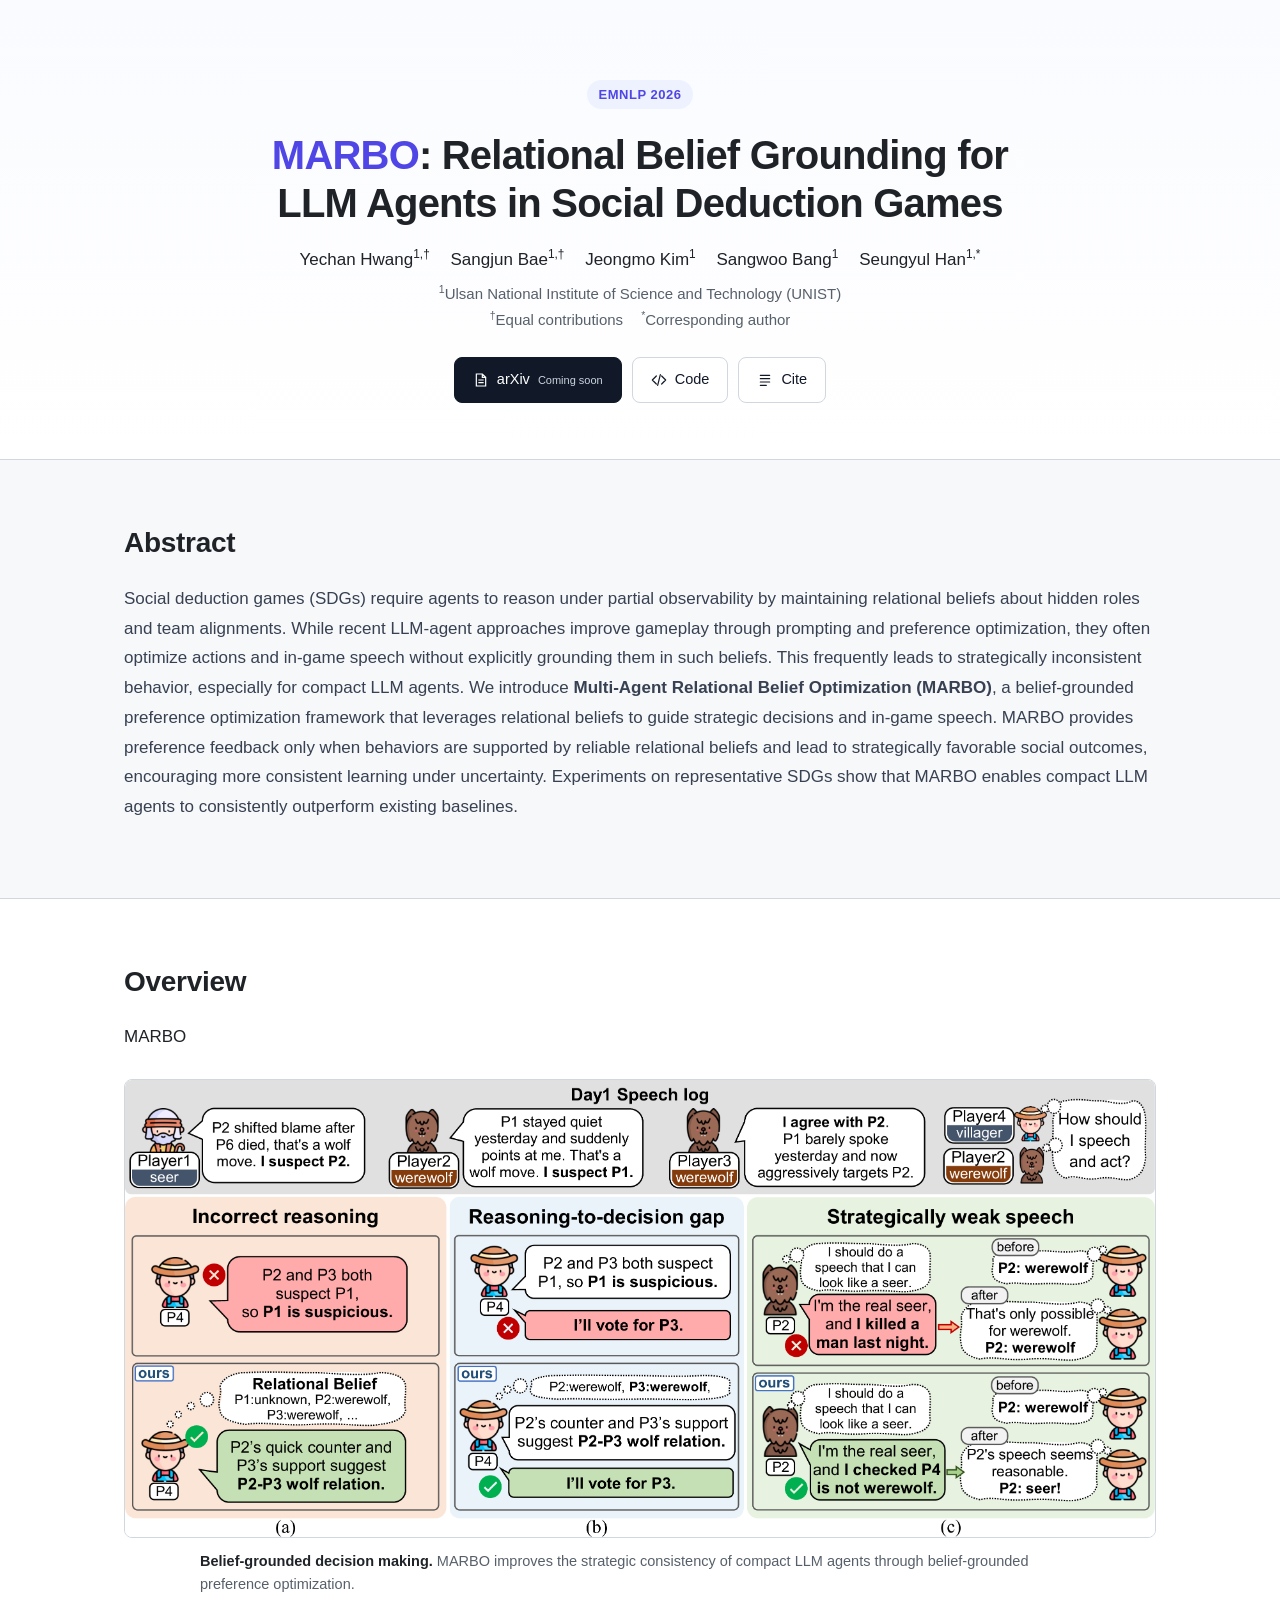
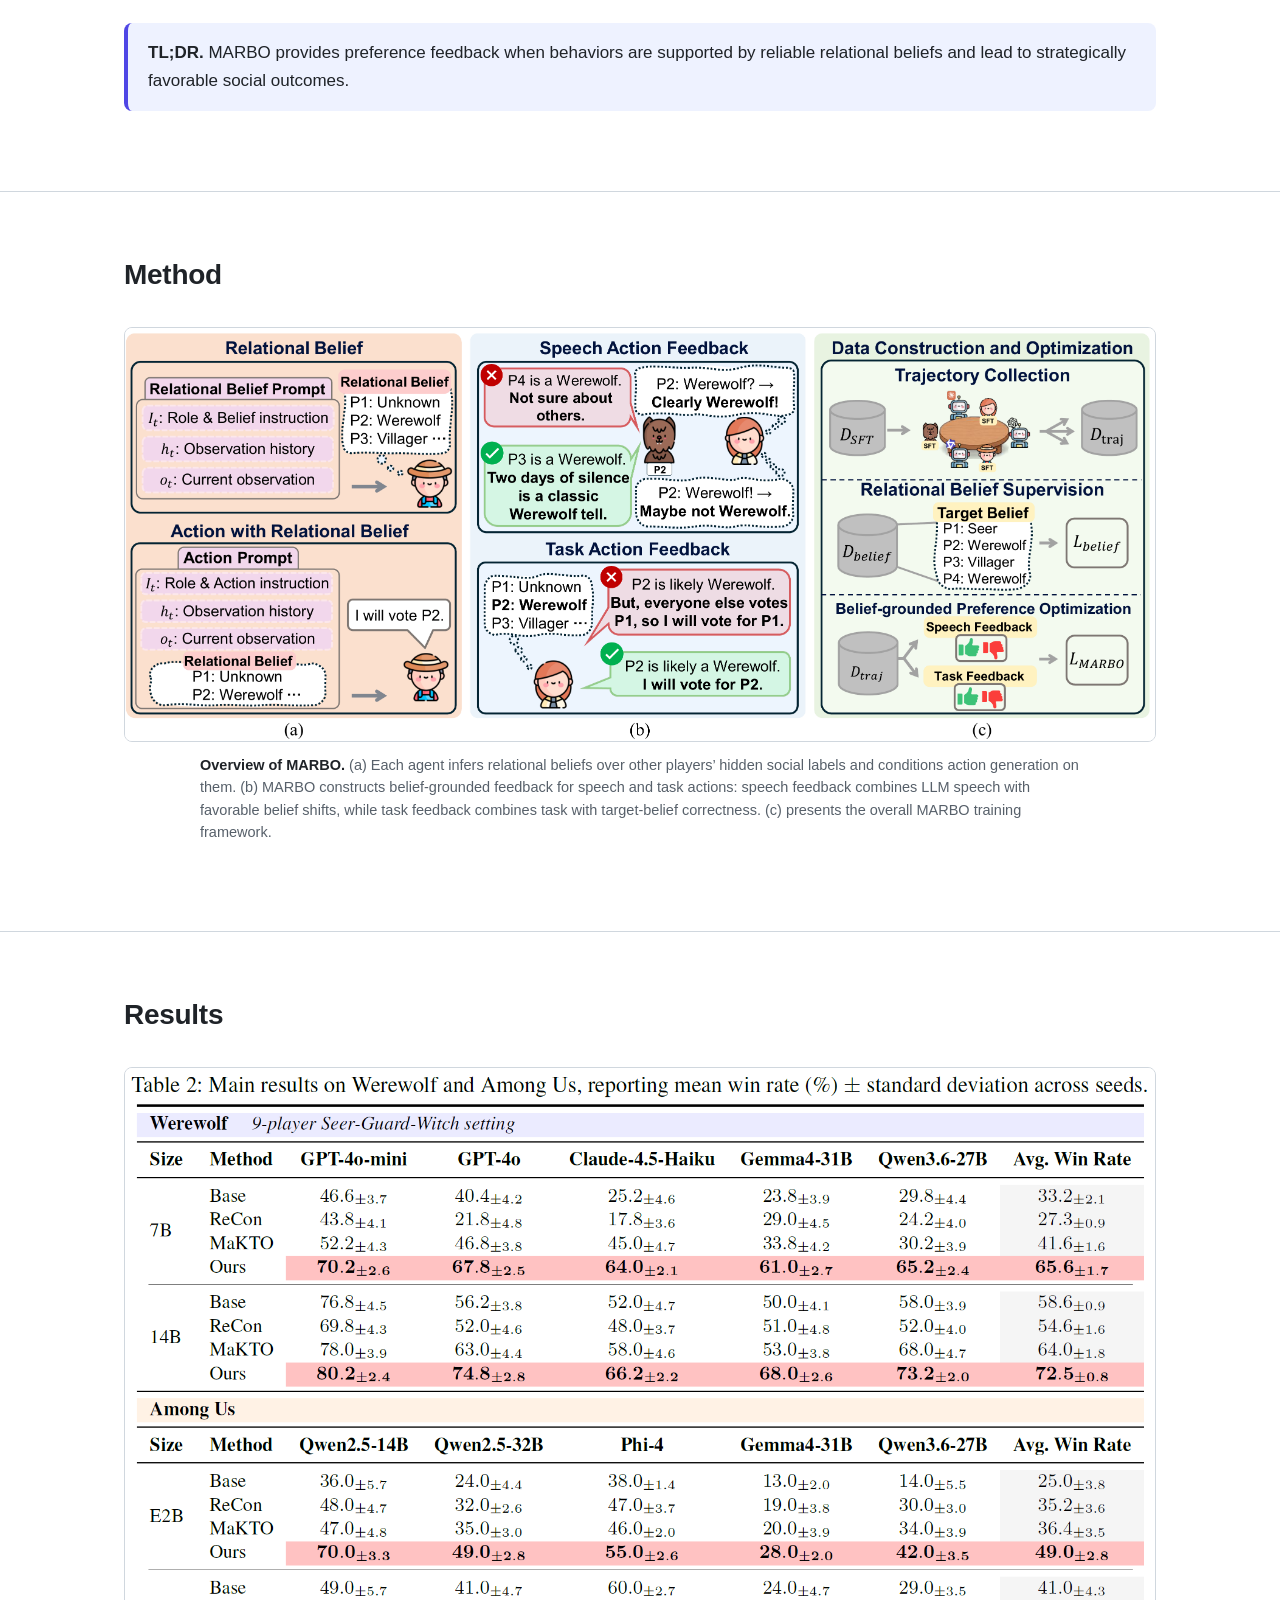
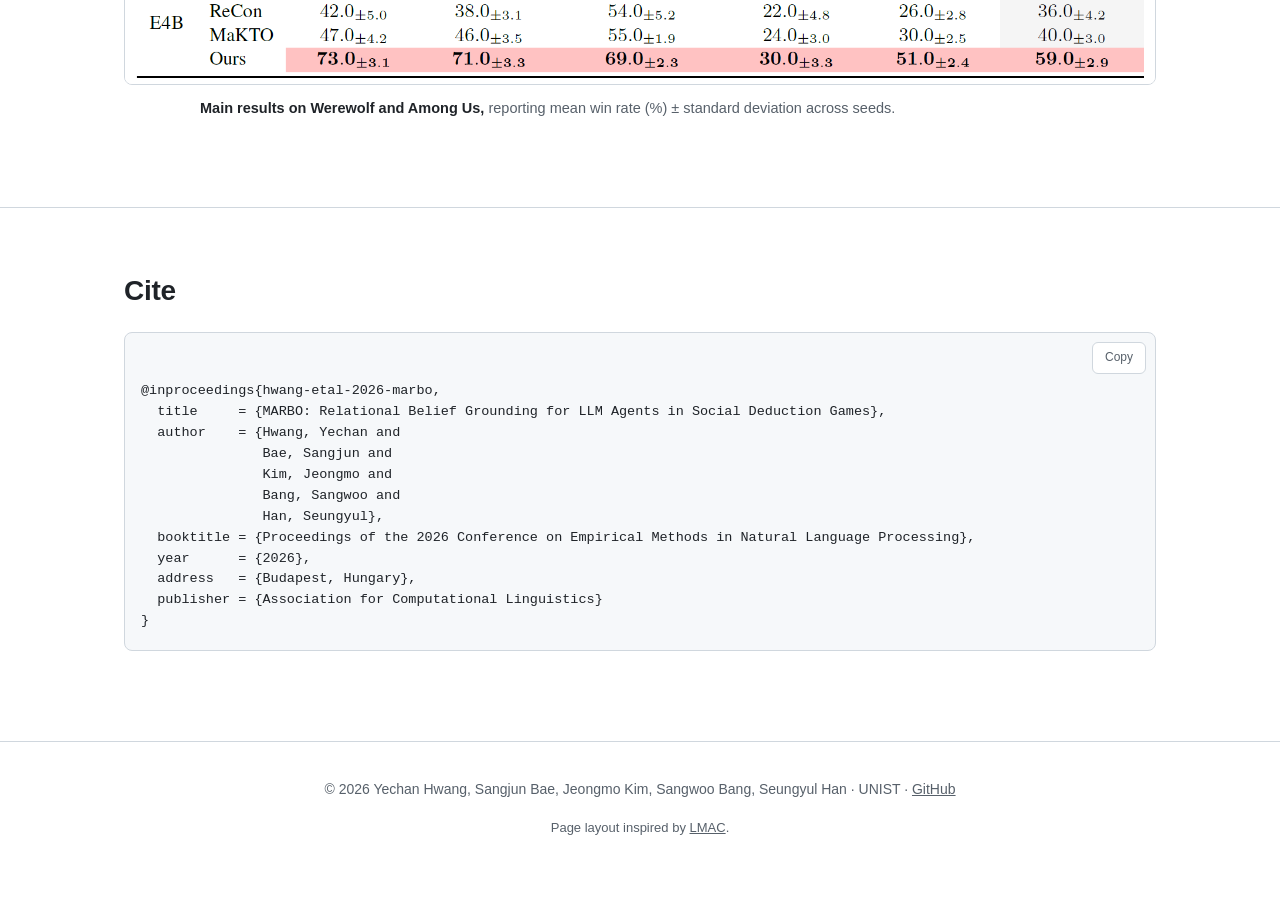
==== commit 136b12e2: "Revision Nov 2026" ====
--- a/docs/index.html
+++ b/docs/index.html
@@ -3,108 +3,104 @@
 <head>
   <meta charset="utf-8">
   <meta name="viewport" content="width=device-width, initial-scale=1">
-
-  <!-- TODO: Replace title and description -->
-  <title>MARBO | Project Page</title>
-  <meta name="description" content="Project page for MARBO, a research paper on relational belief modeling for multi agent decision making.">
-
-  <!-- Social preview -->
-  <meta property="og:title" content="MARBO">
-  <meta property="og:description" content="Relational belief modeling for multi agent decision making.">
-  <meta property="og:image" content="docs/static/images/teaser.svg">
-
-  <link rel="preconnect" href="https://fonts.googleapis.com">
-  <link rel="preconnect" href="https://fonts.gstatic.com" crossorigin>
-  <link href="https://fonts.googleapis.com/css2?family=Inter:wght@400;500;600;700&family=Source+Serif+4:wght@500;600&display=swap" rel="stylesheet">
+  <title>MARBO: Relational Belief Grounding for LLM Agents in Social Deduction Games</title>
+  <meta name="description" content="MARBO grounds strategic decisions and in-game speech in relational beliefs for compact LLM agents in social deduction games.">
+  <meta property="og:title" content="MARBO: Relational Belief Grounding for LLM Agents in Social Deduction Games">
+  <meta property="og:description" content="Belief-grounded preference optimization for compact LLM agents in social deduction games.">
+  <meta property="og:image" content="images/motive-1.png">
+  <meta name="twitter:card" content="summary_large_image">
   <link rel="stylesheet" href="css/index.css">
 </head>
 <body>
+  <header class="hero">
+    <div class="container">
+      <span class="venue-tag">EMNLP 2026</span>
+      <h1 class="title"><span class="acronym">MARBO</span>: Relational Belief Grounding for<br class="title-break"> LLM Agents in Social Deduction Games</h1>
+
+      <div class="authors">
+        <span class="author">Yechan Hwang<sup>1,&dagger;</sup></span>
+        <span class="author">Sangjun Bae<sup>1,&dagger;</sup></span>
+        <span class="author">Jeongmo Kim<sup>1</sup></span>
+        <span class="author">Sangwoo Bang<sup>1</sup></span>
+        <span class="author">Seungyul Han<sup>1,*</sup></span>
+      </div>
+      <div class="affiliation">
+        <p><sup>1</sup>Ulsan National Institute of Science and Technology (UNIST)</p>
+        <p class="author-notes"><span><sup>&dagger;</sup>Equal contributions</span><span><sup>*</sup>Corresponding author</span></p>
+      </div>
+
+      <nav class="button-row" aria-label="Paper resources">
+        <!-- Replace this disabled button with an anchor when the arXiv URL is available. -->
+        <button class="btn" type="button" disabled title="The arXiv link will be added when available">
+          <svg viewBox="0 0 24 24" fill="none" stroke="currentColor" stroke-width="1.8" aria-hidden="true"><path d="M14 3H5v18h14V8l-5-5Z M14 3v5h5 M8 12h8 M8 16h8"/></svg>
+          arXiv <span class="resource-note">Coming soon</span>
+        </button>
+        <a class="btn outline" href="https://github.com/PleaseTakemeAway/MARBO" target="_blank" rel="noopener noreferrer">
+          <svg viewBox="0 0 24 24" fill="none" stroke="currentColor" stroke-width="1.8" stroke-linecap="round" stroke-linejoin="round" aria-hidden="true"><path d="m8 6-6 6 6 6m8-12 6 6-6 6M14 4l-4 16"/></svg>
+          Code
+        </a>
+        <a class="btn outline" href="#bibtex">
+          <svg viewBox="0 0 24 24" fill="none" stroke="currentColor" stroke-width="1.8" stroke-linecap="round" aria-hidden="true"><path d="M5 5h14M5 10h14M5 15h14M5 20h9"/></svg>
+          Cite
+        </a>
+      </nav>
+    </div>
+  </header>
+
   <main>
-    <section class="hero">
-      <div class="container narrow center">
-        <!-- TODO: Replace paper title -->
-        <h1>MARBO</h1>
-        <p class="subtitle">Relational Belief Grounding for LLM Agents in Social Deduction Games</p>
-
-        <!-- TODO: Replace authors, links, affiliation -->
-        <div class="authors">
-          <a href="#">Yechan Hwang</a><sup>1,†</sup>
-          <span>·</span>
-          <a href="#">Sangjun Bae</a><sup>1,†</sup>
-          <span>·</span>
-          <a href="#">Jeongmo Kim</a><sup>1</sup>
-          <span>·</span>
-          <a href="#">Sangwoo Bang</a><sup>1</sup>
-          <span>·</span>
-          <a href="#">Seungyul Han</a><sup>1,*</sup>
-        </div>
-        <p class="affiliation"><sup>1</sup>Ulsan National Institute of Science and Technology (UNIST)</p>
-        <p class="Firth author"><sup>†</sup>Equal Contributions</p>
-        <p class="corresponding-author"><sup>*</sup> Corresponding author</p>
-        <p class="venue">Conference / EMNLP 2026</p>
-
-        <div class="buttons">
-          <!-- TODO: Replace URLs -->
-          <!-- <a class="button" 
-          href="#" 
-          target="_blank">📄 Paper</a> -->
-          <a class="button" 
-          href="#" 
-          target="_blank">📚 arXiv</a>
-          <a class="button" 
-          href="https://github.com/PleaseTakemeAway/MARBO" 
-          target="_blank">💻 Code</a>
-          <!-- <a class="button" href="#" target="_blank">🤗 Dataset</a> -->
-        </div>
-      </div>
-    </section>
-
-    <section>
-      <div class="container narrow">
-        <h2>Abstract</h2>
+    <section class="abstract" id="abstract" aria-labelledby="abstract-title">
+      <div class="container">
+        <h2 id="abstract-title">Abstract</h2>
         <p>
           Social deduction games (SDGs) require agents to reason under partial observability by maintaining relational beliefs about hidden roles and team alignments.
-          While recent LLM-agent approaches improve gameplay through prompting and preference optimization, they often optimize actions and in-game speech without explicitly grounding them in such beliefs. 
-          This frequently leads to strategically inconsistent behavior, especially for compact LLM agents. We introduce Multi-Agent Relational Belief Optimization (MARBO), a belief-grounded preference optimization framework that leverages relational beliefs to guide strategic decisions and in-game speech. 
-          MARBO provides preference feedback only when behaviors are supported by reliable relational beliefs and lead to strategically favorable social outcomes, encouraging more consistent learning under uncertainty. 
+          While recent LLM-agent approaches improve gameplay through prompting and preference optimization, they often optimize actions and in-game speech without explicitly grounding them in such beliefs.
+          This frequently leads to strategically inconsistent behavior, especially for compact LLM agents. We introduce <strong>Multi-Agent Relational Belief Optimization (MARBO)</strong>, a belief-grounded preference optimization framework that leverages relational beliefs to guide strategic decisions and in-game speech.
+          MARBO provides preference feedback only when behaviors are supported by reliable relational beliefs and lead to strategically favorable social outcomes, encouraging more consistent learning under uncertainty.
           Experiments on representative SDGs show that MARBO enables compact LLM agents to consistently outperform existing baselines.
         </p>
       </div>
     </section>
 
-    <section>
-      <div class="container wide center">
-        <!-- TODO: Replace teaser.svg with your main figure or teaser image -->
-        <img class="hero-image" src="images/motive-1.png" alt="Paper teaser figure">
-        <p class="caption">
-          <strong>TL;DR.</strong> MARBO improves the strategic consistency of compact LLM agents through belief-grounded preference optimization.
-        </p>
+    <section id="overview" aria-labelledby="overview-title">
+      <div class="container">
+        <h2 id="overview-title">Overview</h2>
+        <p>MARBO </p>
+        <figure>
+          <img src="images/motive-1.png" alt="Motivation for grounding LLM agents in relational beliefs in social deduction games" decoding="async">
+          <figcaption><strong>Belief-grounded decision making.</strong> MARBO improves the strategic consistency of compact LLM agents through belief-grounded preference optimization.</figcaption>
+        </figure>
+        <div class="highlight-box">
+          <p><strong>TL;DR.</strong> MARBO provides preference feedback when behaviors are supported by reliable relational beliefs and lead to strategically favorable social outcomes.</p>
+        </div>
       </div>
     </section>
 
-    <section>
-      <div class="container wide">
-        <h2>Method</h2>
-        <!-- TODO: Replace method.svg -->
-        <img class="content-image" src="images/methods-1.png" alt="Method overview">
-        <p class="caption"> Overview of MARBO. (a) Each agent infers relational beliefs over other players’ hidden social labels and conditions action generation on them. (b) MARBO constructs belief-grounded feedback for speech and task actions: speech feedback combines LLM speech with favorable belief shifts, while task feedback combines task with target-belief correctness. (c) presents the overall MARBO training framework</p>
+    <section id="method" aria-labelledby="method-title">
+      <div class="container">
+        <h2 id="method-title">Method</h2>
+        <figure>
+          <img src="images/methods-1.png" alt="MARBO method: relational belief inference, belief-grounded feedback, and the training framework" loading="lazy" decoding="async">
+          <figcaption><strong>Overview of MARBO.</strong> (a) Each agent infers relational beliefs over other players&rsquo; hidden social labels and conditions action generation on them. (b) MARBO constructs belief-grounded feedback for speech and task actions: speech feedback combines LLM speech with favorable belief shifts, while task feedback combines task with target-belief correctness. (c) presents the overall MARBO training framework.</figcaption>
+        </figure>
       </div>
     </section>
 
-    <section>
-      <div class="container wide">
-        <h2>Results</h2>
-        <!-- TODO: Replace results.svg with your main result table or plot -->
-        <img class="content-image" src="images/Results.png" alt="Main experimental results">
-        <p class="caption">Main results on Werewolf and Among Us, reporting mean win rate (%) ± standard deviation across seeds</p>
+    <section id="results" aria-labelledby="results-title">
+      <div class="container">
+        <h2 id="results-title">Results</h2>
+        <figure>
+          <img src="images/Results.png" alt="Main experimental results on Werewolf and Among Us" loading="lazy" decoding="async">
+          <figcaption><strong>Main results on Werewolf and Among Us,</strong> reporting mean win rate (%) &plusmn; standard deviation across seeds.</figcaption>
+        </figure>
       </div>
     </section>
 
-    <section>
-      <div class="container narrow">
-        <h2>BibTeX</h2>
-        <!-- TODO: Replace citation -->
-        <pre><code>@inproceedings{hwang-etal-2026-marbo,
+    <section id="bibtex" aria-labelledby="bibtex-title">
+      <div class="container">
+        <h2 id="bibtex-title">Cite</h2>
+        <div class="bibtex">
+          <button class="copy-btn" type="button" aria-label="Copy BibTeX citation" hidden>Copy</button>
+          <pre tabindex="0" aria-label="BibTeX citation"><code id="bibtex-block">@inproceedings{hwang-etal-2026-marbo,
   title     = {MARBO: Relational Belief Grounding for LLM Agents in Social Deduction Games},
   author    = {Hwang, Yechan and
                Bae, Sangjun and
@@ -115,15 +111,44 @@
   year      = {2026},
   address   = {Budapest, Hungary},
   publisher = {Association for Computational Linguistics}
-    }</pre>
+}</code></pre>
+        </div>
+        <p class="copy-status" role="status" aria-live="polite"></p>
       </div>
     </section>
   </main>
 
   <footer>
-    <div class="container narrow center">
-      <p>Academic project page. Replace this footer with acknowledgments and template attribution if needed.</p>
+    <div class="container">
+      <p>&copy; 2026 Yechan Hwang, Sangjun Bae, Jeongmo Kim, Sangwoo Bang, Seungyul Han &middot; UNIST &middot; <a href="https://github.com/PleaseTakemeAway/MARBO" target="_blank" rel="noopener noreferrer">GitHub</a></p>
+      <p class="template-credit">Page layout inspired by <a href="https://saaangjun.github.io/LMAC/" target="_blank" rel="noopener noreferrer">LMAC</a>.</p>
     </div>
   </footer>
+
+  <script>
+    const copyButton = document.querySelector('.copy-btn');
+    const citation = document.getElementById('bibtex-block');
+    const copyStatus = document.querySelector('.copy-status');
+    copyButton.hidden = false;
+    let resetCopyLabel;
+
+    copyButton.addEventListener('click', async () => {
+      clearTimeout(resetCopyLabel);
+      try {
+        await navigator.clipboard.writeText(citation.textContent);
+        copyButton.textContent = 'Copied!';
+        copyStatus.textContent = 'BibTeX copied to clipboard.';
+      } catch {
+        const selection = window.getSelection();
+        const range = document.createRange();
+        range.selectNodeContents(citation);
+        selection.removeAllRanges();
+        selection.addRange(range);
+        copyButton.textContent = 'Copy';
+        copyStatus.textContent = 'Citation selected. Press Ctrl+C (Windows) or Command+C (Mac) to copy.';
+      }
+      resetCopyLabel = setTimeout(() => { copyButton.textContent = 'Copy'; }, 2000);
+    });
+  </script>
 </body>
 </html>
--- a/docs/css/index.css
+++ b/docs/css/index.css
@@ -1,107 +1,156 @@
 :root {
-  --text: #171717;
-  --muted: #666;
-  --line: #e8e8e8;
-  --surface: #f7f7f7;
-  --link: #2457c5;
+  --text: #1f2328;
+  --muted: #57606a;
+  --accent: #4f46e5;
+  --accent-soft: #eef2ff;
+  --surface: #f7f8fa;
+  --border: #d0d7de;
 }
 
 * { box-sizing: border-box; }
 html { scroll-behavior: smooth; }
 body {
   margin: 0;
+  background: #fff;
   color: var(--text);
-  background: #fff;
-  font-family: "Inter", Arial, sans-serif;
+  font-family: -apple-system, BlinkMacSystemFont, "Segoe UI", "Helvetica Neue", Arial, sans-serif;
+  font-size: 17px;
   line-height: 1.65;
+  -webkit-font-smoothing: antialiased;
 }
+a { color: var(--accent); text-decoration: none; }
+a:hover { text-decoration: underline; }
+a:focus-visible, button:focus-visible, pre:focus-visible {
+  outline: 3px solid var(--accent);
+  outline-offset: 4px;
+}
+button { font: inherit; }
+sup { font-size: .7em; }
+p { margin: 0 0 16px; }
+.container { width: 100%; max-width: 1080px; margin: 0 auto; padding: 0 24px; }
 
-.container { margin: 0 auto; padding: 0 22px; }
-.narrow { max-width: 860px; }
-.wide { max-width: 1120px; }
-.center { text-align: center; }
+.hero {
+  padding: 80px 0 56px;
+  text-align: center;
+  border-bottom: 1px solid var(--border);
+  background: linear-gradient(180deg, #fafbff, #fff);
+}
+.venue-tag {
+  display: inline-block;
+  margin-bottom: 22px;
+  padding: 4px 12px;
+  border-radius: 999px;
+  background: var(--accent-soft);
+  color: var(--accent);
+  font-size: 13px;
+  font-weight: 600;
+  letter-spacing: .5px;
+}
+.title {
+  margin: 0 0 12px;
+  font-size: 40px;
+  font-weight: 700;
+  line-height: 1.2;
+  letter-spacing: -.02em;
+  text-wrap: balance;
+}
+.acronym { color: var(--accent); }
+.authors { margin: 18px 0 8px; line-height: 1.6; }
+.author { display: inline-block; margin: 0 8px; white-space: nowrap; }
+.affiliation { margin: 4px 0 24px; font-size: 15px; color: var(--muted); }
+.affiliation p { margin: 0; }
+.author-notes { display: flex; flex-wrap: wrap; justify-content: center; gap: 4px 18px; }
+.button-row { display: flex; flex-wrap: wrap; justify-content: center; gap: 10px; margin-top: 16px; }
+.btn {
+  display: inline-flex;
+  align-items: center;
+  justify-content: center;
+  gap: 8px;
+  padding: 10px 18px;
+  border: 1px solid #111827;
+  border-radius: 8px;
+  background: #111827;
+  color: #fff;
+  font-size: 14.5px;
+  font-weight: 500;
+  line-height: 1.65;
+  transition: transform .15s ease, background .15s ease, box-shadow .15s ease;
+}
+.btn.outline { background: #fff; color: #111827; border-color: var(--border); }
+.btn:hover:not(:disabled) {
+  text-decoration: none;
+  transform: translateY(-1px);
+  box-shadow: 0 6px 18px rgb(17 24 39 / 12%);
+}
+.btn.outline:hover { background: var(--surface); }
+.btn:disabled { cursor: default; }
+.btn svg { width: 16px; height: 16px; flex-shrink: 0; }
+.resource-note { font-size: 11px; color: #cbd5e1; }
 
-.hero { padding: 72px 0 30px; }
-h1 {
-  margin: 0;
-  font-family: "Source Serif 4", Georgia, serif;
-  font-size: clamp(3rem, 8vw, 5.5rem);
-  line-height: 1;
-  letter-spacing: -0.04em;
-}
-.subtitle {
-  margin: 18px auto;
-  max-width: 900px;
-  font-family: "Source Serif 4", Georgia, serif;
-  font-size: clamp(1.4rem, 3vw, 2.25rem);
-  line-height: 1.2;
-}
-.authors { margin-top: 28px; font-size: 1.05rem; }
-.authors span { margin: 0 6px; color: #aaa; }
-a { color: var(--link); text-decoration: none; }
-a:hover { text-decoration: underline; }
-.affiliation, .venue { margin: 7px 0; color: var(--muted); }
-
-.buttons { margin-top: 24px; display: flex; flex-wrap: wrap; gap: 10px; justify-content: center; }
-.button {
-  display: inline-block;
-  padding: 9px 15px;
-  border-radius: 999px;
-  color: #fff;
-  background: #222;
-  font-weight: 600;
-  font-size: .93rem;
-}
-.button:hover { text-decoration: none; opacity: .88; }
-
-section { padding: 38px 0; }
-h2 {
-  margin: 0 0 22px;
-  text-align: center;
-  font-family: "Source Serif 4", Georgia, serif;
-  font-size: 2rem;
-}
-h3 { margin-top: 0; }
-p { font-size: 1.02rem; }
-.hero-image, .content-image {
+section { padding: 60px 0; border-bottom: 1px solid var(--border); scroll-margin-top: 20px; }
+section:last-of-type { border-bottom: 0; }
+h2 { margin: 0 0 18px; font-size: 28px; font-weight: 700; letter-spacing: -.01em; }
+.abstract { background: var(--surface); }
+.abstract p { color: #374151; line-height: 1.75; }
+figure { margin: 28px 0; }
+figure img {
   display: block;
   width: 100%;
   height: auto;
-  margin: 0 auto;
-  border-radius: 12px;
-  border: 1px solid var(--line);
-  background: var(--surface);
+  border: 1px solid var(--border);
+  border-radius: 8px;
+  background: #fff;
 }
-.caption { max-width: 900px; margin: 14px auto 0; color: var(--muted); text-align: center; font-size: .95rem; }
+figcaption { max-width: 880px; margin: 12px auto 0; font-size: 14.5px; line-height: 1.55; color: var(--muted); }
+figcaption strong { color: var(--text); }
+.highlight-box { margin: 20px 0; padding: 16px 20px; border-left: 4px solid var(--accent); border-radius: 8px; background: var(--accent-soft); }
+.highlight-box p { margin: 0; }
 
-.cards {
-  display: grid;
-  grid-template-columns: repeat(3, 1fr);
-  gap: 16px;
+.bibtex { position: relative; }
+pre {
+  margin: 0;
+  padding: 48px 16px 18px;
+  overflow-x: auto;
+  background: #f6f8fa;
+  border: 1px solid var(--border);
+  border-radius: 8px;
+  font-size: 13.5px;
+  line-height: 1.55;
+  tab-size: 2;
 }
-.card {
-  padding: 22px;
-  background: var(--surface);
-  border: 1px solid var(--line);
-  border-radius: 14px;
+code { font-family: "SF Mono", Consolas, Menlo, Monaco, "Courier New", monospace; }
+.copy-btn {
+  position: absolute;
+  top: 10px;
+  right: 10px;
+  padding: 5px 12px;
+  border: 1px solid var(--border);
+  border-radius: 6px;
+  background: #fff;
+  color: var(--muted);
+  font-size: 12px;
+  cursor: pointer;
 }
-.card p { margin-bottom: 0; color: #444; font-size: .96rem; }
+.copy-btn:hover { background: var(--surface); color: var(--text); }
+.copy-status { min-height: 22px; margin: 8px 0 0; font-size: 13px; color: var(--muted); }
+footer { padding: 36px 0; border-top: 1px solid var(--border); text-align: center; font-size: 14px; color: var(--muted); }
+footer a { color: inherit; text-decoration: underline; }
+.template-credit { margin-bottom: 0; font-size: 13px; }
 
-pre {
-  overflow-x: auto;
-  padding: 20px;
-  border-radius: 12px;
-  background: #f3f3f3;
-  border: 1px solid var(--line);
-  text-align: left;
+@media (max-width: 768px) {
+  .hero { padding: 56px 0 40px; }
+  .title { font-size: 30px; }
+  .title-break { display: none; }
+  .author { display: block; margin: 4px 0; }
+  section { padding: 44px 0; }
+  h2 { font-size: 24px; }
 }
-code { font-family: Consolas, Monaco, monospace; font-size: .9rem; }
-
-footer { margin-top: 42px; padding: 36px 0; border-top: 1px solid var(--line); color: var(--muted); }
-footer p { font-size: .85rem; }
-
-@media (max-width: 760px) {
-  .hero { padding-top: 48px; }
-  .cards { grid-template-columns: 1fr; }
-  section { padding: 28px 0; }
+@media (max-width: 400px) {
+  .container { padding: 0 18px; }
+  .title { font-size: 28px; }
+  .btn { padding: 9px 13px; }
 }
+@media (prefers-reduced-motion: reduce) {
+  html { scroll-behavior: auto; }
+  .btn { transition: none; }
+}
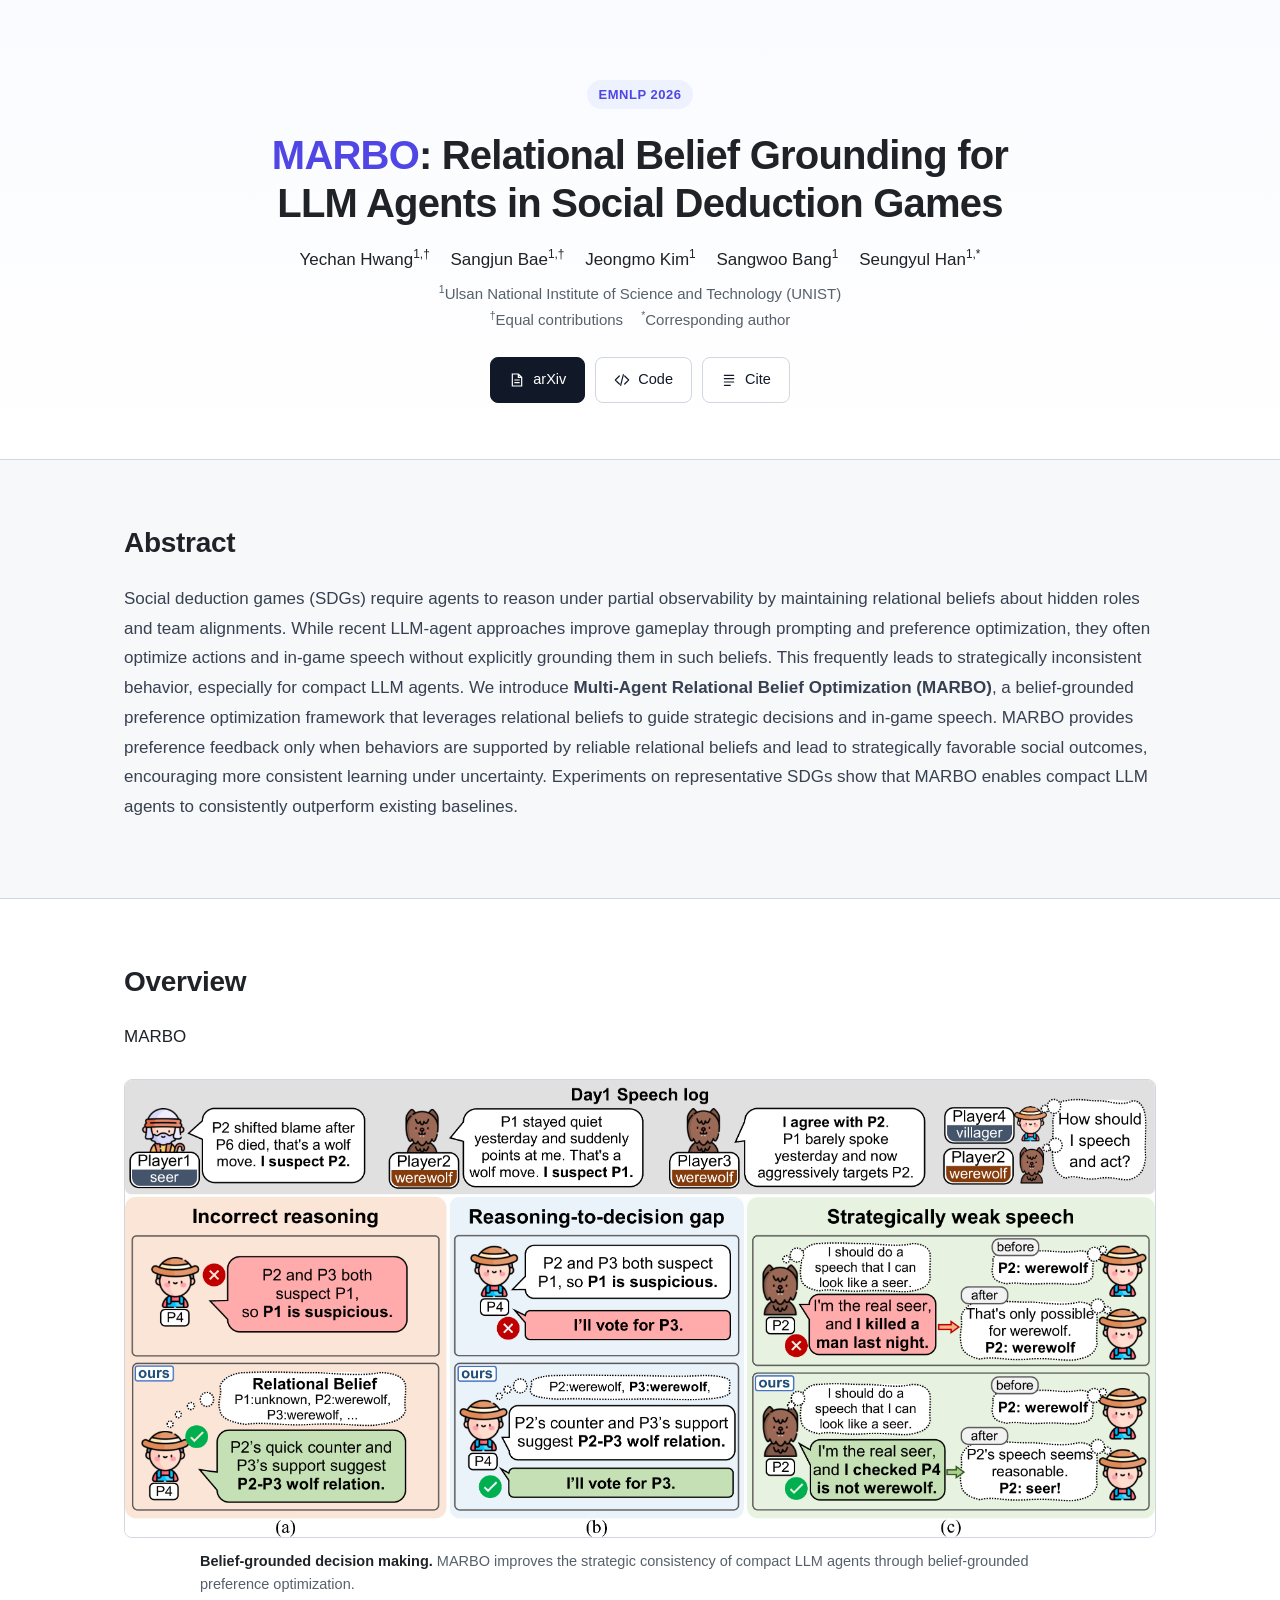
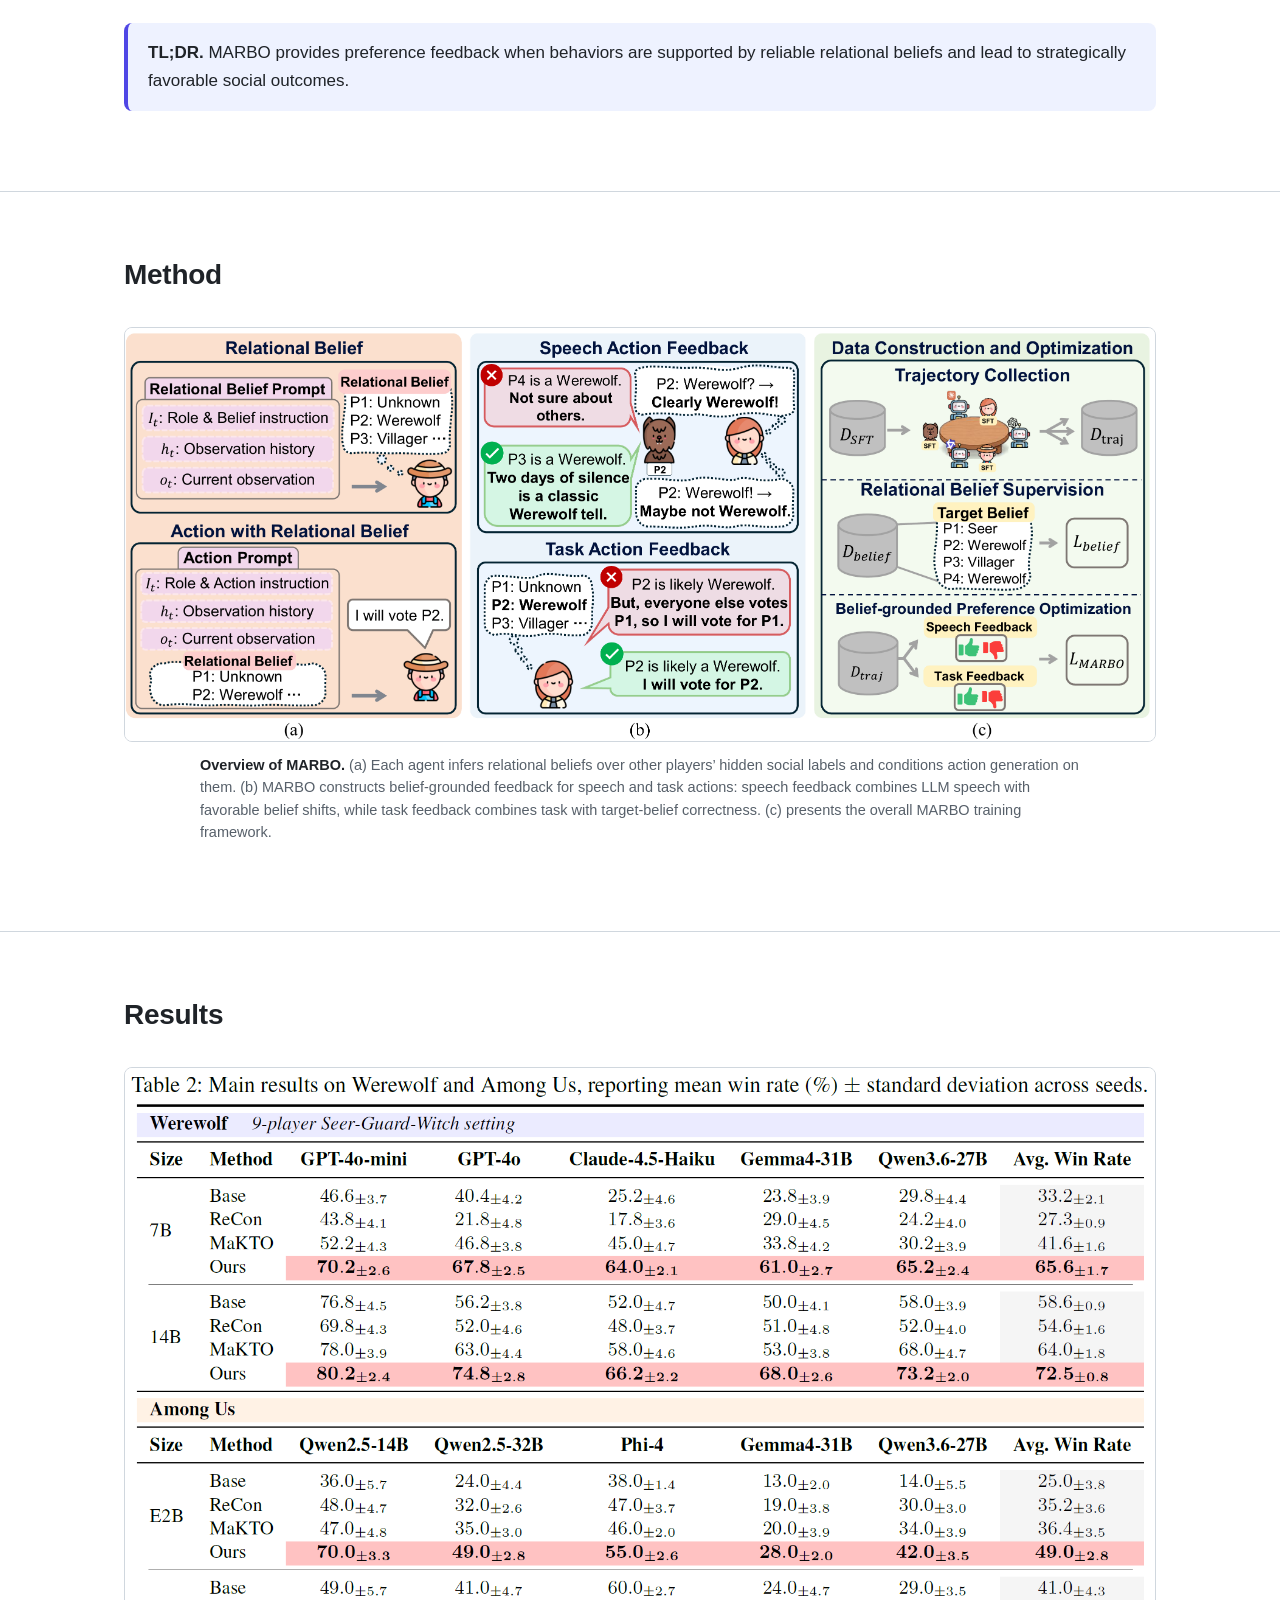
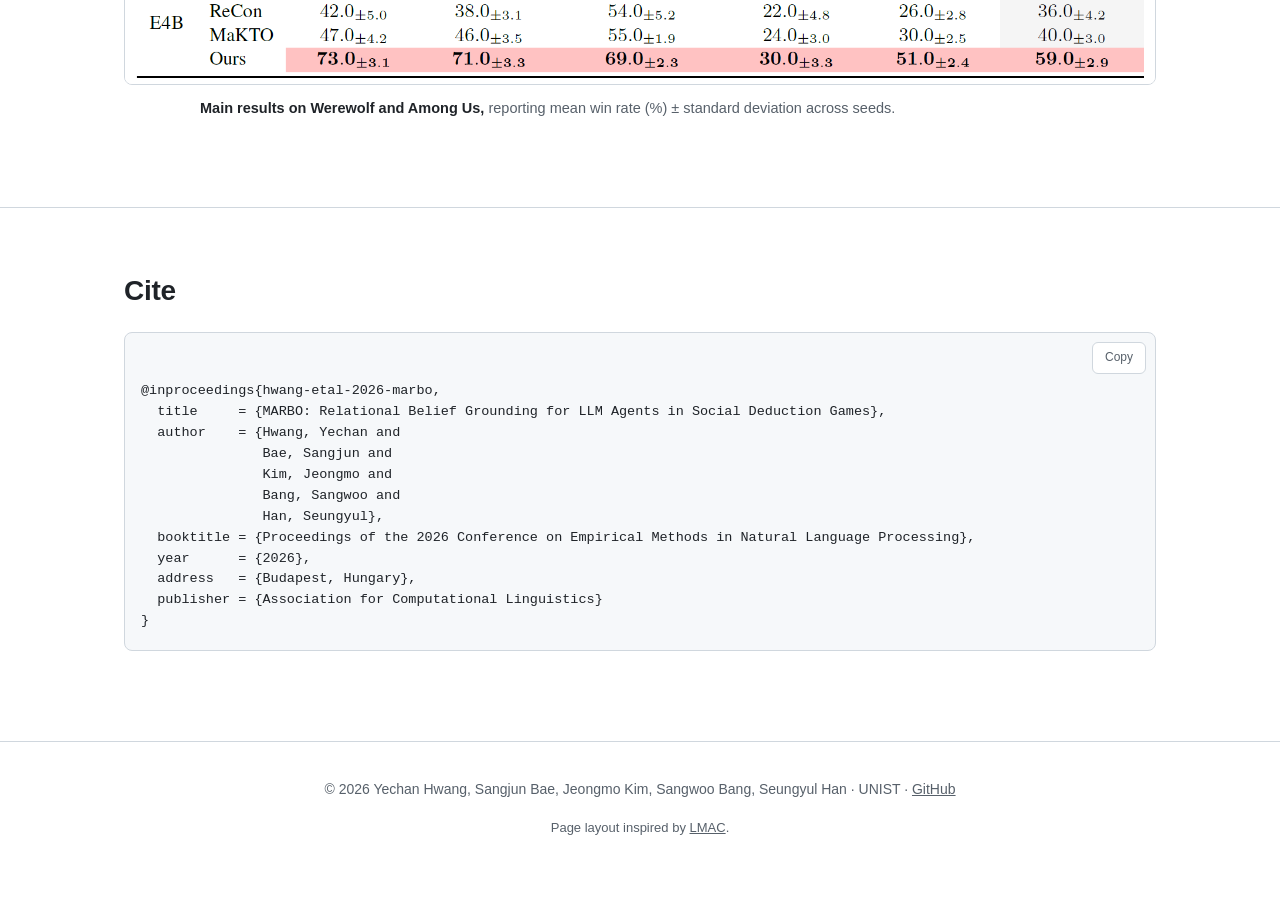
==== commit db598296: "Add arXiv links" ====
--- a/docs/index.html
+++ b/docs/index.html
@@ -30,11 +30,10 @@
       </div>
 
       <nav class="button-row" aria-label="Paper resources">
-        <!-- Replace this disabled button with an anchor when the arXiv URL is available. -->
-        <button class="btn" type="button" disabled title="The arXiv link will be added when available">
+        <a class="btn" href="https://arxiv.org/abs/2609.06563" target="_blank" rel="noopener noreferrer">
           <svg viewBox="0 0 24 24" fill="none" stroke="currentColor" stroke-width="1.8" aria-hidden="true"><path d="M14 3H5v18h14V8l-5-5Z M14 3v5h5 M8 12h8 M8 16h8"/></svg>
-          arXiv <span class="resource-note">Coming soon</span>
-        </button>
+          arXiv
+        </a>
         <a class="btn outline" href="https://github.com/PleaseTakemeAway/MARBO" target="_blank" rel="noopener noreferrer">
           <svg viewBox="0 0 24 24" fill="none" stroke="currentColor" stroke-width="1.8" stroke-linecap="round" stroke-linejoin="round" aria-hidden="true"><path d="m8 6-6 6 6 6m8-12 6 6-6 6M14 4l-4 16"/></svg>
           Code
